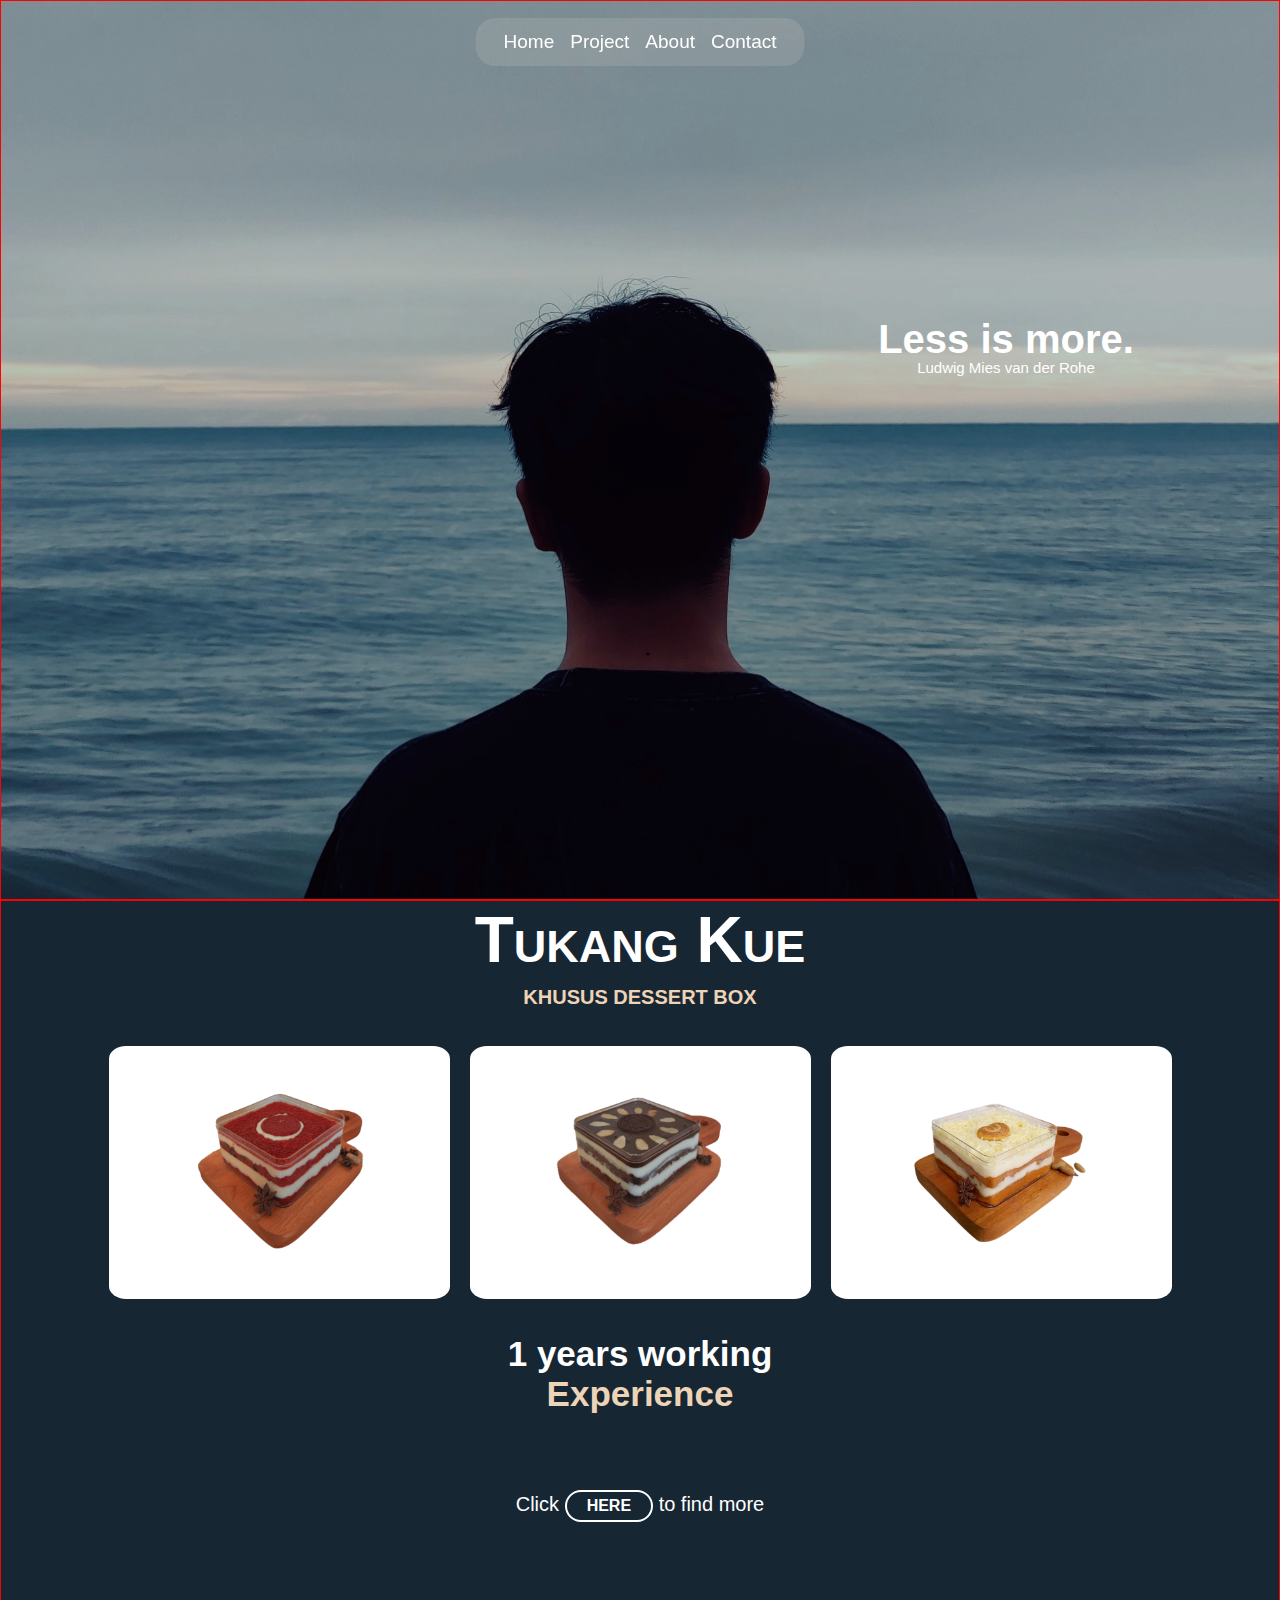
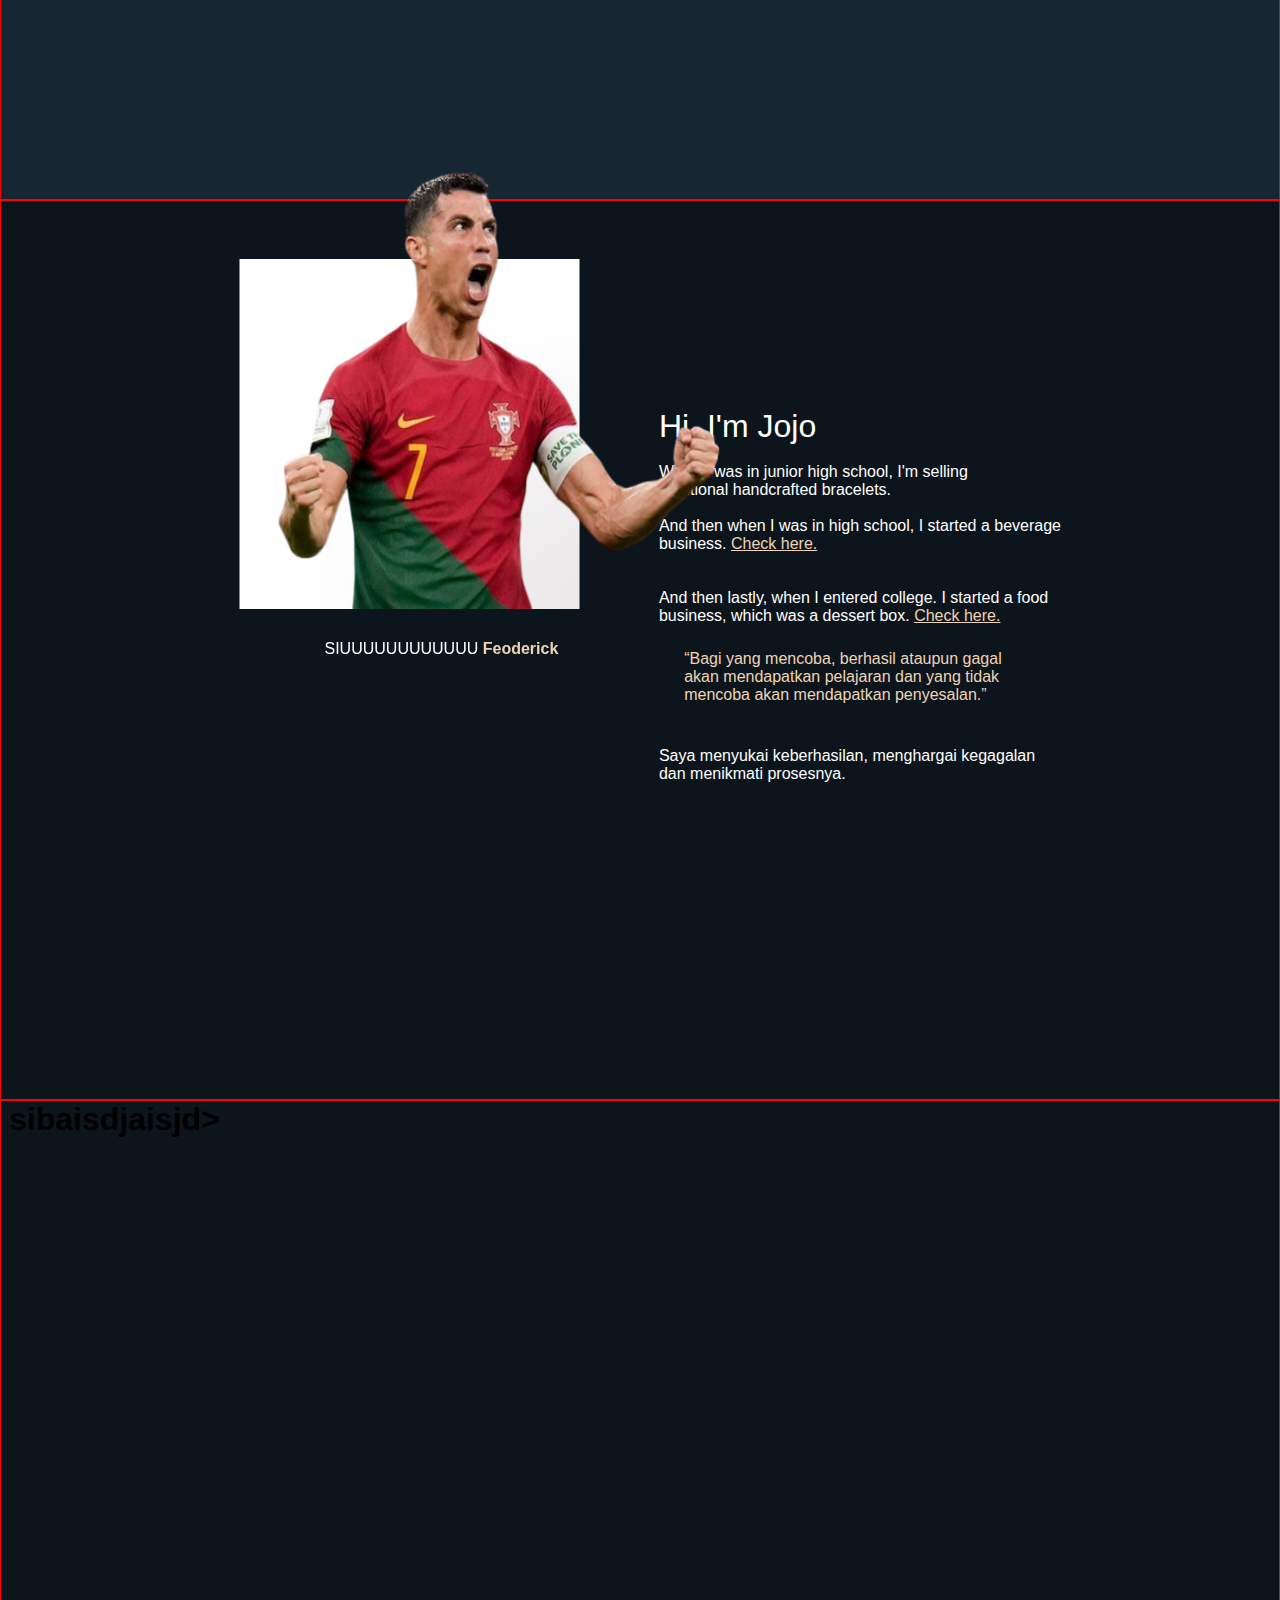
==== index.html @ 02dcf789 "ninthcommit" ====
<!DOCTYPE html>
<html lang="en">
<head>
    <meta charset="UTF-8">
    <meta http-equiv="X-UA-Compatible" content="IE=edge">
    <meta name="viewport" content="width=device-width, initial-scale=1.0">
    <link href="https://api.fontshare.com/v2/css?f[]=montserrat@500,900,700,600&display=swap" rel="stylesheet">
    <link rel="stylesheet" href="style.css">
    <title>Document</title>
</head>
<body>
    <section id="s1" class="s1 container">
                <div class="menu">
                        <ul>
                            <li><a href="#s1">Home</a></li>
                            <li><a href="#s2">Project</a></li>
                            <li><a href="#s3">About</a></li>
                            <li><a href="#s4">Contact</a></li>
                        </ul>
                </div>
            
            <div class="quote">
                <h1>Less is more.</h1>
                <h2><a href=https://thearchinsider.com/mies-van-der-rohe-the-father-of-minimalism target="_blank">Ludwig Mies van der Rohe</a></h2>
            </div>
    </section>

       
    <section id="s2" class="s2 container">
            <div class="head2">
                <h1>Tukang Kue</h1>
                <h2>Khusus Dessert Box</h2>
            </div>
                    <div class="konten2">
                        <!-- <img class="logofederi" src="images/Desain Sticker Federi Cup.png" height="88px" width="85px"> -->
                        <img src="images/1.png" height="253px" width="341px">
                        <img src="images/2.png" height="253px" width="341px">
                        <img src="images/3.png" height="253px" width="341px">
                    </div>
                            <div class="bottom2">
                                <h4 id="letter1">1 years working <span class="highlight1"><br>Experience</span></h4>
                                <!-- <h4 id="letter2">On my own <span class="highlight2"><br>Business</span></h4> -->
                            </div>
                                    <div class="footer2">
                                        <p>Click <a href="https://www.instagram.com/federi_dessert/" target="_blank"><button class="here"><span class="here2">HERE</span></button></a> to find more</p>
                                    </div>
    </section>







    <section id="s3" class="s3 container">
        
            <div class="txt3 ">
                <h1>Hi. I'm <strong>Jojo</strong></h1><br>
                <div class="para3">
                        <p>When I was in junior high school, I'm selling 
                        <br>traditional handcrafted bracelets.<br> 
                        <br>And then when I was in high school, I started a beverage 
                        <br>business. <a href="https://www.google.com/search?q=meme&source=lnms&tbm=isch&sa=X&ved=2ahUKEwjanbe6jpP_AhWp2DgGHUpuDGAQ_AUoAXoECAEQAw&biw=1366&bih=657&dpr=1"><span class="check1">Check here.</span></p><br></a>
                        <br>And then lastly, when I entered college. I started a food 
                        <br>business, which was a dessert box. <a href="" target="_blank"><span class="check2">Check here.</span><br></a></p>
                </div>
                <div class="quote3">
                        <P>“Bagi yang mencoba, berhasil ataupun gagal 
                        <br>akan mendapatkan pelajaran dan yang tidak <br>mencoba akan mendapatkan penyesalan.”</P><br>
                </div>
                <div class="footer3">
                        <p>Saya menyukai keberhasilan, menghargai kegagalan 
                        <br>dan menikmati prosesnya.</p>
                </div>
            </div>
                <div class="konten3">
                    <img class="bg3" src="images/Background-Putih.jpg" height="350px" width="340px">
                    <img class="icon3" src="images/cristiano-ronaldo-po_8173acd-removebg-preview.png" height="450px" width="450px">
                </div>
                <div class="name3">
                    <p>SIUUUUUUUUUUUU <span class="sname3"><strong>Feoderick</strong></span></p>
                </div>
    </section>



    <section id="s4" class="s4 container">
        <h1>sibaisdjaisjd></h1> 
    </section>

    <section id="s5" class="s5 container">
        <h1>sibaisdjaisjd></h1>
            
    </section>
</body>
</html>



 <!-- <div class="quote">
                            <li>Less is more.</li>
                            <li><a href=https://thearchinsider.com/mies-van-der-rohe-the-father-of-minimalism target="_blank">Ludwig Mies van der Rohe</a></li>
                        </div>          -->

































































<!-- <!DOCTYPE html>
<html lang="en">
    <head>
        <meta charset="UTF-8">
        <meta http-equiv="X-UA-Compatible" content="IE=edge">
        <meta name="viewport" content="width=device-width, initial-scale=1.0">
        <link rel="stylesheet" href="https://cdnjs.cloudflare.com/ajax/libs/font-awesome/6.4.0/css/all.min.css" 
        integrity="sha512-iecdLmaskl7CVkqkXNQ/ZH/XLlvWZOJyj7Yy7tcenmpD1ypASozpmT/E0iPtmFIB46ZmdtAc9eNBvH0H/ZpiBw==" 
        crossorigin="anonymous" referrerpolicy="no-referrer" />
        <link rel="stylesheet" href="style.css">
        <title>Document</title>
    </head>
     <body>
        <section class="s0">
        <div class="navbar">
         <div class="logo"><a href="#">JF</a></div>
            <ul class="links">
                <li><a href="#project">Project</a></li>
                <li><a href="#photos">Photos</a></li>
                <li><a href="#about">About</a></li>
                <li><a href="#contact">Contact</a></li>
            </ul>
                
            </div>
            <div class="quote">
                    <li id="q1">Less is more.</li>
                    <li id="q2"><a href=https://thearchinsider.com/mies-van-der-rohe-the-father-of-minimalism target="_blank">Ludwig Mies van der Rohe</a></li>
            </div>
        </section>
        
        <section class="s1">
            <h2>TUKANG KUE</h2>
            <h3>Khusus dessert Box</h3>
            <img src="" alt="">
            <h4>1 Years Working experience</h4>
            <h4>My own Business</h4>
            <img src="" alt="">
            <h5>Click HERE to find more</h5>
        </section>


      
     </body>
</html> -->
---- style.css ----
*{
    margin: 0;
    padding: 0;
    font-family: 'Montserrat', sans-serif;
}

body{
    margin: 0;
    padding: 0;
    overflow-x: hidden;
}

html{
    scroll-behavior: smooth;
}

/* SECTION BACKGROUND */

#s1{
    height: 100vh;
    background: linear-gradient(to top, rgba(0, 0, 0, 0.123)10%, rgba(0,0,0,0.123)10%), url(images/final.jpg);
    background-position: center;
    background-size: cover;
    box-sizing: border-box;
}

#s2{
    height: 100vh;
    background: #172633;
    box-sizing: border-box;
}

#s3{
    height: 100vh;
    background: #0D151C;
    box-sizing: border-box;
}

#s4{
    height: 100vh;
    background: #0D151C;
    box-sizing: border-box;
}

#s5{
    height: 100vh;
    background: #000000;
    box-sizing: border-box;
}

.container{
    widows: 100px;
    margin-right: auto;
    margin-left: auto;
    padding-left: 0.5rem;
    padding-right: 0.5rem;
    border: 1px solid red;
}

/* S1 CONTENT */

.main{

}


.menu{
    background-color: #bdbdbd41;
    padding: 5px 20px;
    border-radius: 20px;
    position: fixed;
    top: 2%;
    z-index: 3;
    left: 50%;
    transform: translate(-50%,0%);
}


ul{
    display: flex;
    align-items: center;
    justify-content: center;
} 

ul li{
    font-weight: lighter;
    list-style: none;
    margin: 8px;
    font-size: 19px; 
}

ul li a{
    text-decoration: none;
    color: #ffffff;
    transition: 0.3s ease-in-out;
}

ul li a:hover{
    color: #EDD4B6;
}

.quote{
    position: relative;
    color: #ffffff;
    margin-left: 58%;
    margin-top: 25%;
    text-align: center;
}

.quote h1{
    font-size: 40px;
}

.quote h2{
    margin-top: -2%;
}

.quote a{
    font-size: 15px;
    font-weight: 400;
    text-decoration: none;
    color: #ffffff;
    transition: 0.3s ease-in-out;
}

.quote a:hover{
    color: #EDD4B6;
}



/* S2 CONTENT */

.konten2{
    margin-top: 2%;
    display: flex;
    align-items: center;
    justify-content: center;
}

#s2 img{
    margin: 10px;
    border-radius: 5%;
}


.head2{
    color: #ffffff;
    text-align: center;
}

.head2 h1{
    font-style: normal;
    font-weight: 900;
    font-size: 64px;
    line-height: 78px;
    text-align: center;
    font-variant: small-caps;
}

.head2 h2{
    color: #EDD4B6;
    font-size: medium;
    font-style: normal;
    font-variant: all-small-caps;
    font-weight: 600;
    font-size: 28px;
}

.logofederi{
    position: absolute;
    width: 88px;
    height: 85px;
    top: 123%;
    left: 46%;
}

.bottom2{
    color: #ffffff;
    font-size: 35px;
    margin-top: 2%;
    text-align: center;
}

.highlight1{
    color: #EDD4B6;
}

.highlight2{
    color: #EDD4B6;
}

.footer2{
    color: #ffffff;
    font-size: 20px;
    margin-top: 6%;
    /* right: 14.5%; */
    text-align: center;
}


.here {
    background-color: #172633;
    color: #ffffff;
    padding: 5px 20px;
    border: 2px solid #ffffff;
    border-radius: 20px;
    font-size: 16px;
    font-weight: bolder;
    cursor: pointer;
    transition: 0.3s ease-in-out;
  }
  
  .here:hover {
    background-color:#EDD4B6 ;
    color: #0D151C;
  }



  /* S3 CONTENT */

  .txt3{
    color: #ffffff;
    position: relative;
    top: 23%;
    left: 51.5%;
  }

  .txt3 h1{
    font-weight: lighter;
  }

  .para3 p{
    font-size: 16px;
  }

  .quote3{
    font-size: 16px;
    color: #EDD4B6;
    margin: 2%;
  }

  .footer3{
    font-size: 16px;
  }

  .konten3{
    position: relative;
    top: -46.5%;
    z-index: 3;
    left: 25%;
    transform: translate(-25%,0%);
  }

  .bg3{
    position: relative;
    top: -31.5%;
    z-index: 3;
    left: 25%;
    transform: translate(-25%,0%);
  }

  .icon3{
    position: relative;
    top: -31.5%;
    z-index: 3;
    left: -6%;
    transform: translate(-1%,0%);
  }

  .name3{
    color: #ffffff;
    position: relative;
    top: -43.5%;
    z-index: 3;
    left: 26%;
    transform: translate(-1%,0%);
  }

  .sname3{
    color: #EDD4B6;
    font-weight: bolder;
  }
  
  .check1{
    color: #EDD4B6;
    text-decoration: underline;
    cursor: grab;
  }

  .check2{
    color:#EDD4B6 ;
    text-decoration: underline;
  }













/* XS */
  @media (min-width: 475px) {}

/* S */
  @media (min-width: 640px) {}

/* M */
  @media (min-width: 768px) {}

/* L */
  @media (min-width: 1024px) {}

/* XL */
  @media (min-width: 1280px) {}

/* XXL */
  @media (min-width: 1536px) {}













/* .quote{
    position: relative;
    color: #ffffff;
    margin-left: 58%;
    margin-top: 25%;
    text-align: center;
}

.quote h1{
    font-size: 40px;
}

.quote h2{
    margin-top: -2%;
} */
















/* @media only screen and (max-width: 600px){
    .main{
        background: url();
    }
} */







/* *{  
    font-family: 'Segoe UI', Tahoma, Geneva, Verdana, sans-serif;
}

body{
    margin: 0;
    height: 100vh;
    overflow-y: scroll;
    background-color: #D9D9D9;
    background-image: url(final.jpg);
    background-size: cover;
    background-position: center;
    background-repeat: no-repeat;
}


a{
    text-decoration: none;
    color: #ffff;
    font-size: 1rem;
}


a:hover{
    color: rgb(5, 0, 51);
}


.navbar{
    position: fixed;
    top: 10px;
    z-index: 3;
    width: 60%;
}


.links{
    gap: 1rem;
    list-style: none;
    display: flex;
    text-align: center;
    justify-content: right;
}


.quote{
    color: #ffff;
    position: absolute;
    width: 317px;
    height: 66.51px;
    left: 853px;
    top: 360px;
    list-style: none;
}

#q1{
    font-style: normal;
    font-weight: 900;
    font-size: 40px;
    line-height: 49px;
    text-align: center;
}

#q2{
    font-weight: 500;
    font-size: 16px;
    line-height: 20px;
    text-align: center;
}

/* SECTION 1 */

/* #section1{

    background-color: #172633;
    color: #ffff;
} */

















/* RESPONSIVE DESIGN */

/* @media(max-width: 992px){
    .navbar .links,
    .navbar .action_btn{
        display: none;
    }
}  */
---- style.css ----
*{
    margin: 0;
    padding: 0;
    font-family: 'Montserrat', sans-serif;
}

body{
    margin: 0;
    padding: 0;
    overflow-x: hidden;
}

html{
    scroll-behavior: smooth;
}

/* SECTION BACKGROUND */

#s1{
    height: 100vh;
    background: linear-gradient(to top, rgba(0, 0, 0, 0.123)10%, rgba(0,0,0,0.123)10%), url(images/final.jpg);
    background-position: center;
    background-size: cover;
    box-sizing: border-box;
}

#s2{
    height: 100vh;
    background: #172633;
    box-sizing: border-box;
}

#s3{
    height: 100vh;
    background: #0D151C;
    box-sizing: border-box;
}

#s4{
    height: 100vh;
    background: #0D151C;
    box-sizing: border-box;
}

#s5{
    height: 100vh;
    background: #000000;
    box-sizing: border-box;
}

.container{
    widows: 100px;
    margin-right: auto;
    margin-left: auto;
    padding-left: 0.5rem;
    padding-right: 0.5rem;
    border: 1px solid red;
}

/* S1 CONTENT */

.main{

}


.menu{
    background-color: #bdbdbd41;
    padding: 5px 20px;
    border-radius: 20px;
    position: fixed;
    top: 2%;
    z-index: 3;
    left: 50%;
    transform: translate(-50%,0%);
}


ul{
    display: flex;
    align-items: center;
    justify-content: center;
} 

ul li{
    font-weight: lighter;
    list-style: none;
    margin: 8px;
    font-size: 19px; 
}

ul li a{
    text-decoration: none;
    color: #ffffff;
    transition: 0.3s ease-in-out;
}

ul li a:hover{
    color: #EDD4B6;
}

.quote{
    position: relative;
    color: #ffffff;
    margin-left: 58%;
    margin-top: 25%;
    text-align: center;
}

.quote h1{
    font-size: 40px;
}

.quote h2{
    margin-top: -2%;
}

.quote a{
    font-size: 15px;
    font-weight: 400;
    text-decoration: none;
    color: #ffffff;
    transition: 0.3s ease-in-out;
}

.quote a:hover{
    color: #EDD4B6;
}



/* S2 CONTENT */

.konten2{
    margin-top: 2%;
    display: flex;
    align-items: center;
    justify-content: center;
}

#s2 img{
    margin: 10px;
    border-radius: 5%;
}


.head2{
    color: #ffffff;
    text-align: center;
}

.head2 h1{
    font-style: normal;
    font-weight: 900;
    font-size: 64px;
    line-height: 78px;
    text-align: center;
    font-variant: small-caps;
}

.head2 h2{
    color: #EDD4B6;
    font-size: medium;
    font-style: normal;
    font-variant: all-small-caps;
    font-weight: 600;
    font-size: 28px;
}

.logofederi{
    position: absolute;
    width: 88px;
    height: 85px;
    top: 123%;
    left: 46%;
}

.bottom2{
    color: #ffffff;
    font-size: 35px;
    margin-top: 2%;
    text-align: center;
}

.highlight1{
    color: #EDD4B6;
}

.highlight2{
    color: #EDD4B6;
}

.footer2{
    color: #ffffff;
    font-size: 20px;
    margin-top: 6%;
    /* right: 14.5%; */
    text-align: center;
}


.here {
    background-color: #172633;
    color: #ffffff;
    padding: 5px 20px;
    border: 2px solid #ffffff;
    border-radius: 20px;
    font-size: 16px;
    font-weight: bolder;
    cursor: pointer;
    transition: 0.3s ease-in-out;
  }
  
  .here:hover {
    background-color:#EDD4B6 ;
    color: #0D151C;
  }



  /* S3 CONTENT */

  .txt3{
    color: #ffffff;
    position: relative;
    top: 23%;
    left: 51.5%;
  }

  .txt3 h1{
    font-weight: lighter;
  }

  .para3 p{
    font-size: 16px;
  }

  .quote3{
    font-size: 16px;
    color: #EDD4B6;
    margin: 2%;
  }

  .footer3{
    font-size: 16px;
  }

  .konten3{
    position: relative;
    top: -46.5%;
    z-index: 3;
    left: 25%;
    transform: translate(-25%,0%);
  }

  .bg3{
    position: relative;
    top: -31.5%;
    z-index: 3;
    left: 25%;
    transform: translate(-25%,0%);
  }

  .icon3{
    position: relative;
    top: -31.5%;
    z-index: 3;
    left: -6%;
    transform: translate(-1%,0%);
  }

  .name3{
    color: #ffffff;
    position: relative;
    top: -43.5%;
    z-index: 3;
    left: 26%;
    transform: translate(-1%,0%);
  }

  .sname3{
    color: #EDD4B6;
    font-weight: bolder;
  }
  
  .check1{
    color: #EDD4B6;
    text-decoration: underline;
    cursor: grab;
  }

  .check2{
    color:#EDD4B6 ;
    text-decoration: underline;
  }













/* XS */
  @media (min-width: 475px) {}

/* S */
  @media (min-width: 640px) {}

/* M */
  @media (min-width: 768px) {}

/* L */
  @media (min-width: 1024px) {}

/* XL */
  @media (min-width: 1280px) {}

/* XXL */
  @media (min-width: 1536px) {}













/* .quote{
    position: relative;
    color: #ffffff;
    margin-left: 58%;
    margin-top: 25%;
    text-align: center;
}

.quote h1{
    font-size: 40px;
}

.quote h2{
    margin-top: -2%;
} */
















/* @media only screen and (max-width: 600px){
    .main{
        background: url();
    }
} */







/* *{  
    font-family: 'Segoe UI', Tahoma, Geneva, Verdana, sans-serif;
}

body{
    margin: 0;
    height: 100vh;
    overflow-y: scroll;
    background-color: #D9D9D9;
    background-image: url(final.jpg);
    background-size: cover;
    background-position: center;
    background-repeat: no-repeat;
}


a{
    text-decoration: none;
    color: #ffff;
    font-size: 1rem;
}


a:hover{
    color: rgb(5, 0, 51);
}


.navbar{
    position: fixed;
    top: 10px;
    z-index: 3;
    width: 60%;
}


.links{
    gap: 1rem;
    list-style: none;
    display: flex;
    text-align: center;
    justify-content: right;
}


.quote{
    color: #ffff;
    position: absolute;
    width: 317px;
    height: 66.51px;
    left: 853px;
    top: 360px;
    list-style: none;
}

#q1{
    font-style: normal;
    font-weight: 900;
    font-size: 40px;
    line-height: 49px;
    text-align: center;
}

#q2{
    font-weight: 500;
    font-size: 16px;
    line-height: 20px;
    text-align: center;
}

/* SECTION 1 */

/* #section1{

    background-color: #172633;
    color: #ffff;
} */

















/* RESPONSIVE DESIGN */

/* @media(max-width: 992px){
    .navbar .links,
    .navbar .action_btn{
        display: none;
    }
}  */
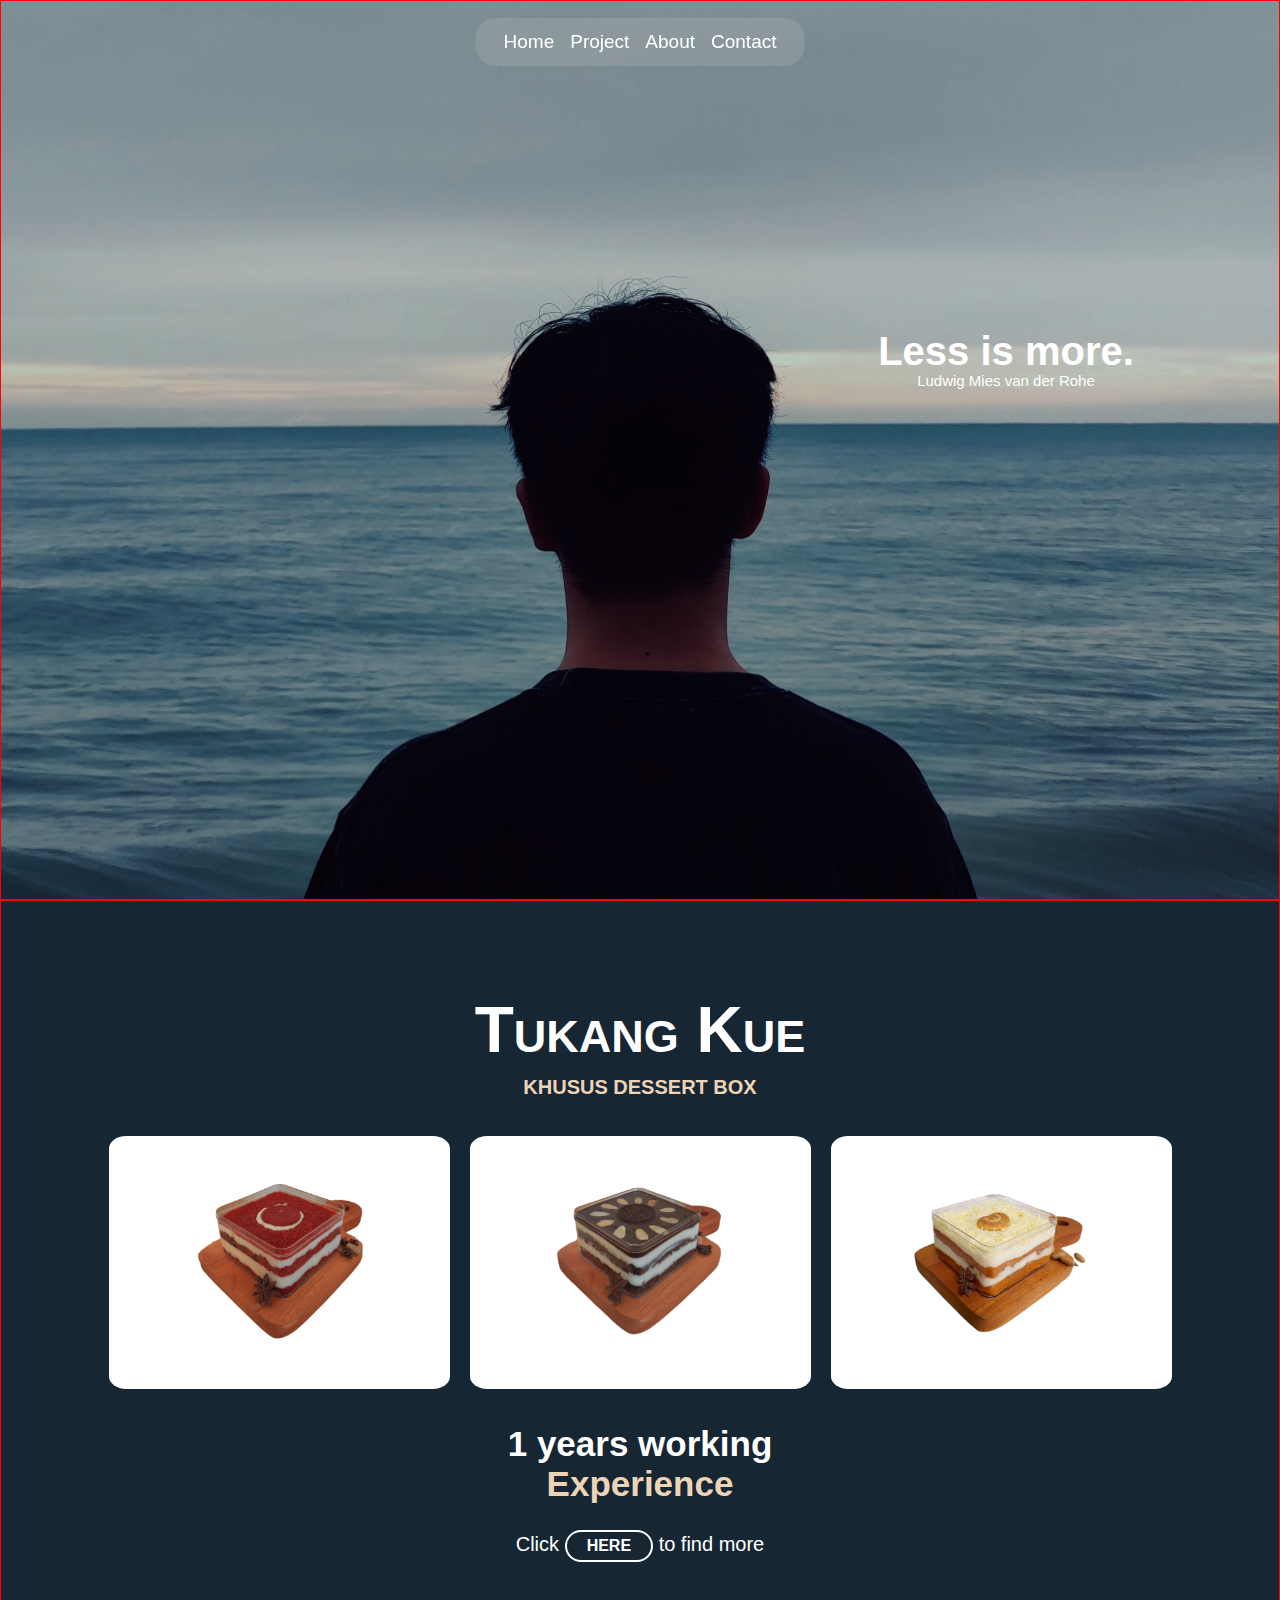
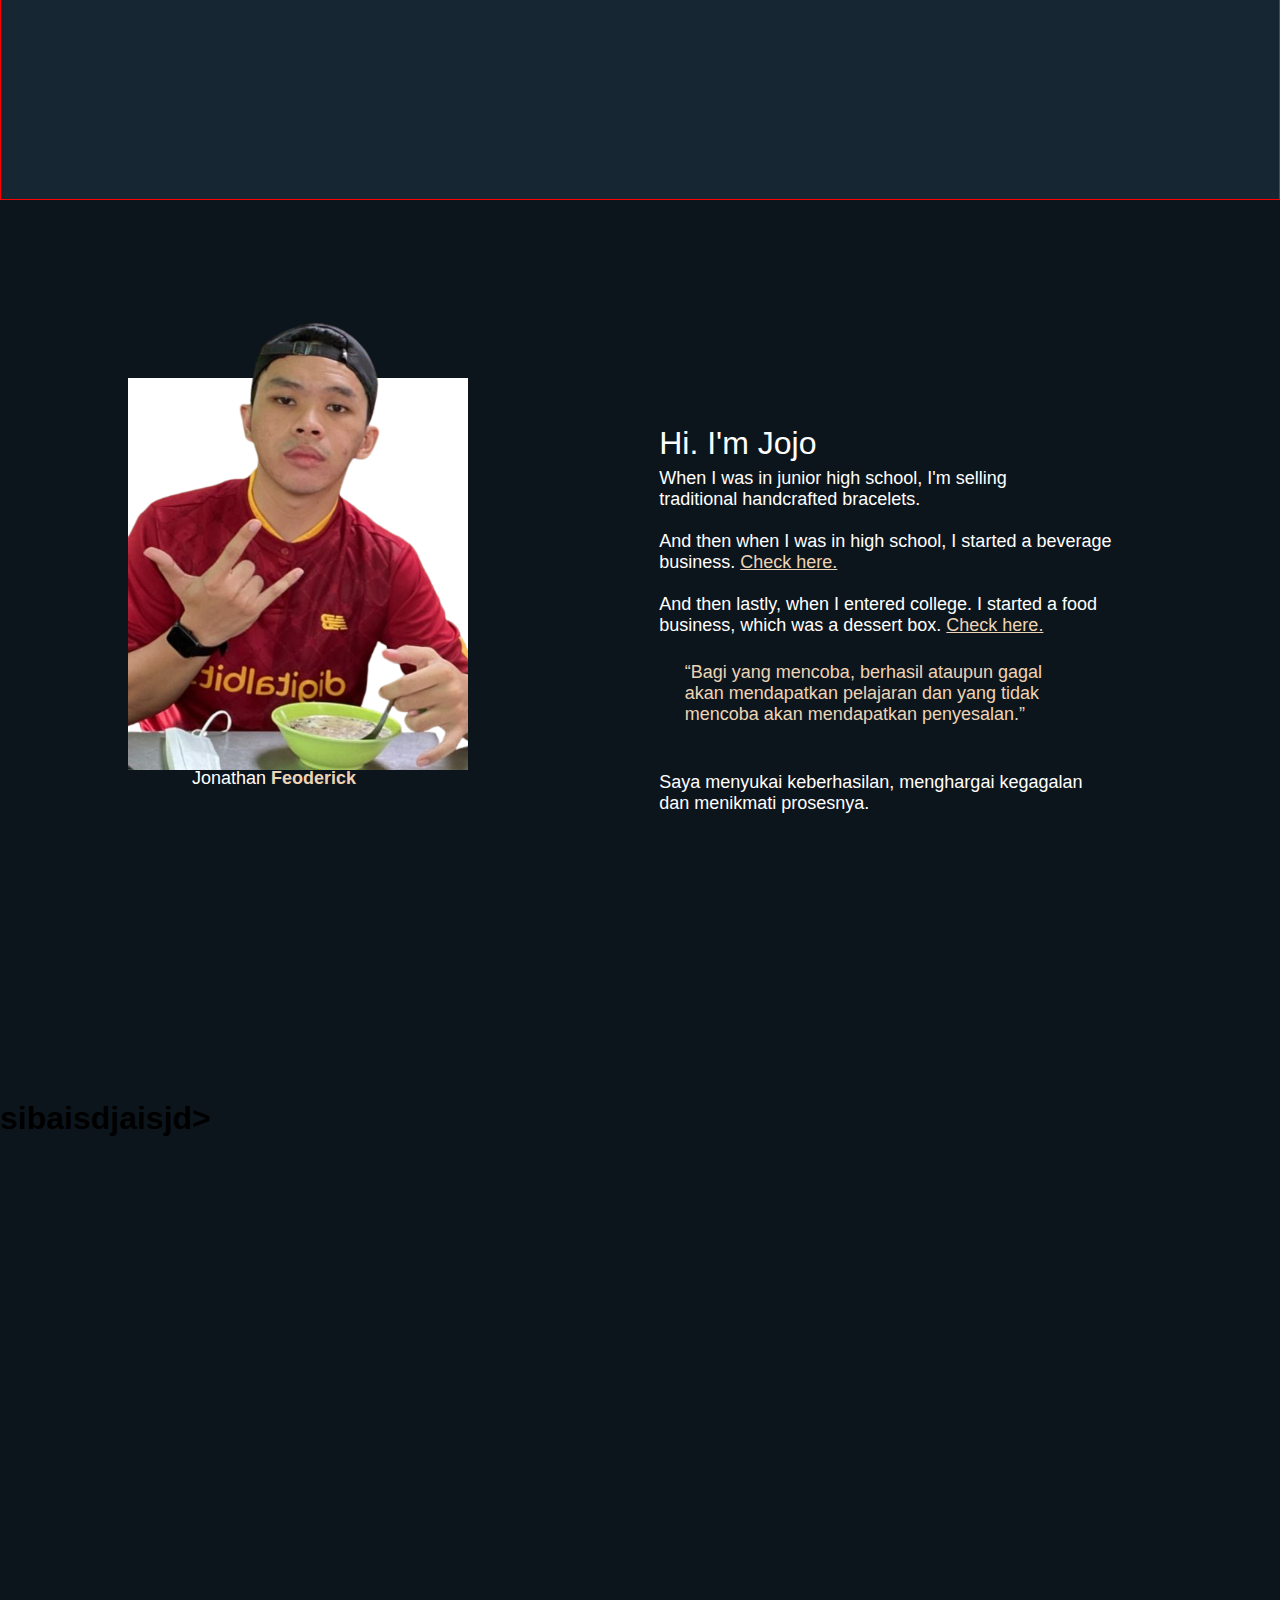
==== commit b0f1a2f8: "tenthcommit" ====
--- a/index.html
+++ b/index.html
@@ -5,6 +5,7 @@
     <meta http-equiv="X-UA-Compatible" content="IE=edge">
     <meta name="viewport" content="width=device-width, initial-scale=1.0">
     <link href="https://api.fontshare.com/v2/css?f[]=montserrat@500,900,700,600&display=swap" rel="stylesheet">
+    <link href="https://api.fontshare.com/v2/css?f[]=melodrama@700,500&display=swap" rel="stylesheet">
     <link rel="stylesheet" href="style.css">
     <title>Document</title>
 </head>
@@ -27,68 +28,69 @@
 
        
     <section id="s2" class="s2 container">
-            <div class="head2">
-                <h1>Tukang Kue</h1>
-                <h2>Khusus Dessert Box</h2>
-            </div>
-                    <div class="konten2">
-                        <!-- <img class="logofederi" src="images/Desain Sticker Federi Cup.png" height="88px" width="85px"> -->
-                        <img src="images/1.png" height="253px" width="341px">
-                        <img src="images/2.png" height="253px" width="341px">
-                        <img src="images/3.png" height="253px" width="341px">
-                    </div>
-                            <div class="bottom2">
-                                <h4 id="letter1">1 years working <span class="highlight1"><br>Experience</span></h4>
-                                <!-- <h4 id="letter2">On my own <span class="highlight2"><br>Business</span></h4> -->
-                            </div>
+            <div class="isi2">
+                <div class="head2">
+                    <h1>Tukang Kue</h1>
+                    <h2>Khusus Dessert Box</h2>
+                </div>
+                        <div class="konten2">
+                            <!-- <img class="logofederi" src="images/Desain Sticker Federi Cup.png" height="88px" width="85px"> -->
+                            <img src="images/1.png" height="253px" width="341px">
+                            <img src="images/2.png" height="253px" width="341px">
+                            <img src="images/3.png" height="253px" width="341px">
+                        </div>
+            
+                                <div class="bottom2">
+                                    <h4 id="letter1">1 years working <span class="highlight1"><br>Experience</span></h4>
+                                    <!-- <h4 id="letter2">On my own <span class="highlight2"><br>Business</span></h4> -->
+                                </div>
                                     <div class="footer2">
                                         <p>Click <a href="https://www.instagram.com/federi_dessert/" target="_blank"><button class="here"><span class="here2">HERE</span></button></a> to find more</p>
                                     </div>
-    </section>
-
-
-
-
-
-
-
-    <section id="s3" class="s3 container">
-        
-            <div class="txt3 ">
-                <h1>Hi. I'm <strong>Jojo</strong></h1><br>
-                <div class="para3">
-                        <p>When I was in junior high school, I'm selling 
-                        <br>traditional handcrafted bracelets.<br> 
-                        <br>And then when I was in high school, I started a beverage 
-                        <br>business. <a href="https://www.google.com/search?q=meme&source=lnms&tbm=isch&sa=X&ved=2ahUKEwjanbe6jpP_AhWp2DgGHUpuDGAQ_AUoAXoECAEQAw&biw=1366&bih=657&dpr=1"><span class="check1">Check here.</span></p><br></a>
-                        <br>And then lastly, when I entered college. I started a food 
-                        <br>business, which was a dessert box. <a href="" target="_blank"><span class="check2">Check here.</span><br></a></p>
-                </div>
-                <div class="quote3">
-                        <P>“Bagi yang mencoba, berhasil ataupun gagal 
-                        <br>akan mendapatkan pelajaran dan yang tidak <br>mencoba akan mendapatkan penyesalan.”</P><br>
-                </div>
-                <div class="footer3">
-                        <p>Saya menyukai keberhasilan, menghargai kegagalan 
-                        <br>dan menikmati prosesnya.</p>
-                </div>
-            </div>
-                <div class="konten3">
-                    <img class="bg3" src="images/Background-Putih.jpg" height="350px" width="340px">
-                    <img class="icon3" src="images/cristiano-ronaldo-po_8173acd-removebg-preview.png" height="450px" width="450px">
-                </div>
-                <div class="name3">
-                    <p>SIUUUUUUUUUUUU <span class="sname3"><strong>Feoderick</strong></span></p>
-                </div>
-    </section>
-
-
-
-    <section id="s4" class="s4 container">
+            </div>
+            
+    </section>
+
+
+
+
+
+
+
+    <section id="s3" class="s3container">
+                    <img class="bg3" src="images/icon.png" height="510px" width="340px">
+                        <div class="txt3 ">
+                            <h1>Hi. I'm <strong>Jojo</strong></h1>
+                            <div class="para3">
+                                    <p>When I was in junior high school, I'm selling 
+                                    <br>traditional handcrafted bracelets.<br> 
+                                    <br>And then when I was in high school, I started a beverage 
+                                    <br>business. <a href="https://www.instagram.com/kohi.desu/" target="_blank"><span class="check1">Check here.</span><br></a>
+                                    <br>And then lastly, when I entered college. I started a food 
+                                    <br>business, which was a dessert box. <a href="https://www.instagram.com/federi_dessert/" target="_blank"><span class="check2">Check here.</span><br></a></p>
+                            </div>
+                            <div class="quote3">
+                                    <P>“Bagi yang mencoba, berhasil ataupun gagal 
+                                    <br>akan mendapatkan pelajaran dan yang tidak <br>mencoba akan mendapatkan penyesalan.”</P><br>
+                            </div>
+                            <div class="footer3">
+                                    <p>Saya menyukai keberhasilan, menghargai kegagalan 
+                                    <br>dan menikmati prosesnya.</p>
+                            </div>
+                        </div>
+                            
+                            <div class="name3">
+                                <p>Jonathan <span class="sname3"><strong>Feoderick</strong></span></p>
+                            </div>
+    </section>
+
+
+
+    <section id="s4" class="s4container">
         <h1>sibaisdjaisjd></h1> 
     </section>
 
-    <section id="s5" class="s5 container">
+    <section id="s5" class="s5container">
         <h1>sibaisdjaisjd></h1>
             
     </section>
--- a/style.css
+++ b/style.css
@@ -103,7 +103,7 @@
     position: relative;
     color: #ffffff;
     margin-left: 58%;
-    margin-top: 25%;
+    margin-top: 26%;
     text-align: center;
 }
 
@@ -143,6 +143,10 @@
     border-radius: 5%;
 }
 
+.isi2{
+    position: relative;
+    top: 10%; 
+}
 
 .head2{
     color: #ffffff;
@@ -167,13 +171,13 @@
     font-size: 28px;
 }
 
-.logofederi{
+/* .logofederi{
     position: absolute;
     width: 88px;
     height: 85px;
     top: 123%;
     left: 46%;
-}
+} */
 
 .bottom2{
     color: #ffffff;
@@ -193,8 +197,7 @@
 .footer2{
     color: #ffffff;
     font-size: 20px;
-    margin-top: 6%;
-    /* right: 14.5%; */
+    padding-top: 2%;
     text-align: center;
 }
 
@@ -223,59 +226,45 @@
   .txt3{
     color: #ffffff;
     position: relative;
-    top: 23%;
+    top: 25%;
     left: 51.5%;
   }
 
   .txt3 h1{
+    margin-bottom: 0.5%;
     font-weight: lighter;
+    font-size: xx-large;
   }
 
   .para3 p{
-    font-size: 16px;
+    font-size: 18px;
   }
 
   .quote3{
-    font-size: 16px;
+    font-size: 18px;
     color: #EDD4B6;
     margin: 2%;
+    text-align: left;
   }
 
   .footer3{
-    font-size: 16px;
-  }
-
-  .konten3{
-    position: relative;
-    top: -46.5%;
-    z-index: 3;
-    left: 25%;
-    transform: translate(-25%,0%);
-  }
-
-  .bg3{
-    position: relative;
-    top: -31.5%;
-    z-index: 3;
-    left: 25%;
-    transform: translate(-25%,0%);
-  }
-
-  .icon3{
-    position: relative;
-    top: -31.5%;
-    z-index: 3;
-    left: -6%;
-    transform: translate(-1%,0%);
+    font-size: 18px;
+  }
+
+
+.bg3{
+    position: absolute;
+    padding-left: 10%;
+    padding-top: 4.7%;
   }
 
   .name3{
     color: #ffffff;
-    position: relative;
-    top: -43.5%;
-    z-index: 3;
-    left: 26%;
-    transform: translate(-1%,0%);
+    font-size: large;
+    position: absolute;
+    padding-left: 15%;
+    padding-top: 14%;
+    /* align-items: center; */
   }
 
   .sname3{
@@ -286,7 +275,6 @@
   .check1{
     color: #EDD4B6;
     text-decoration: underline;
-    cursor: grab;
   }
 
   .check2{
@@ -294,7 +282,7 @@
     text-decoration: underline;
   }
 
-
+  
 
 
 
--- a/style.css
+++ b/style.css
@@ -103,7 +103,7 @@
     position: relative;
     color: #ffffff;
     margin-left: 58%;
-    margin-top: 25%;
+    margin-top: 26%;
     text-align: center;
 }
 
@@ -143,6 +143,10 @@
     border-radius: 5%;
 }
 
+.isi2{
+    position: relative;
+    top: 10%; 
+}
 
 .head2{
     color: #ffffff;
@@ -167,13 +171,13 @@
     font-size: 28px;
 }
 
-.logofederi{
+/* .logofederi{
     position: absolute;
     width: 88px;
     height: 85px;
     top: 123%;
     left: 46%;
-}
+} */
 
 .bottom2{
     color: #ffffff;
@@ -193,8 +197,7 @@
 .footer2{
     color: #ffffff;
     font-size: 20px;
-    margin-top: 6%;
-    /* right: 14.5%; */
+    padding-top: 2%;
     text-align: center;
 }
 
@@ -223,59 +226,45 @@
   .txt3{
     color: #ffffff;
     position: relative;
-    top: 23%;
+    top: 25%;
     left: 51.5%;
   }
 
   .txt3 h1{
+    margin-bottom: 0.5%;
     font-weight: lighter;
+    font-size: xx-large;
   }
 
   .para3 p{
-    font-size: 16px;
+    font-size: 18px;
   }
 
   .quote3{
-    font-size: 16px;
+    font-size: 18px;
     color: #EDD4B6;
     margin: 2%;
+    text-align: left;
   }
 
   .footer3{
-    font-size: 16px;
-  }
-
-  .konten3{
-    position: relative;
-    top: -46.5%;
-    z-index: 3;
-    left: 25%;
-    transform: translate(-25%,0%);
-  }
-
-  .bg3{
-    position: relative;
-    top: -31.5%;
-    z-index: 3;
-    left: 25%;
-    transform: translate(-25%,0%);
-  }
-
-  .icon3{
-    position: relative;
-    top: -31.5%;
-    z-index: 3;
-    left: -6%;
-    transform: translate(-1%,0%);
+    font-size: 18px;
+  }
+
+
+.bg3{
+    position: absolute;
+    padding-left: 10%;
+    padding-top: 4.7%;
   }
 
   .name3{
     color: #ffffff;
-    position: relative;
-    top: -43.5%;
-    z-index: 3;
-    left: 26%;
-    transform: translate(-1%,0%);
+    font-size: large;
+    position: absolute;
+    padding-left: 15%;
+    padding-top: 14%;
+    /* align-items: center; */
   }
 
   .sname3{
@@ -286,7 +275,6 @@
   .check1{
     color: #EDD4B6;
     text-decoration: underline;
-    cursor: grab;
   }
 
   .check2{
@@ -294,7 +282,7 @@
     text-decoration: underline;
   }
 
-
+  
 
 
 
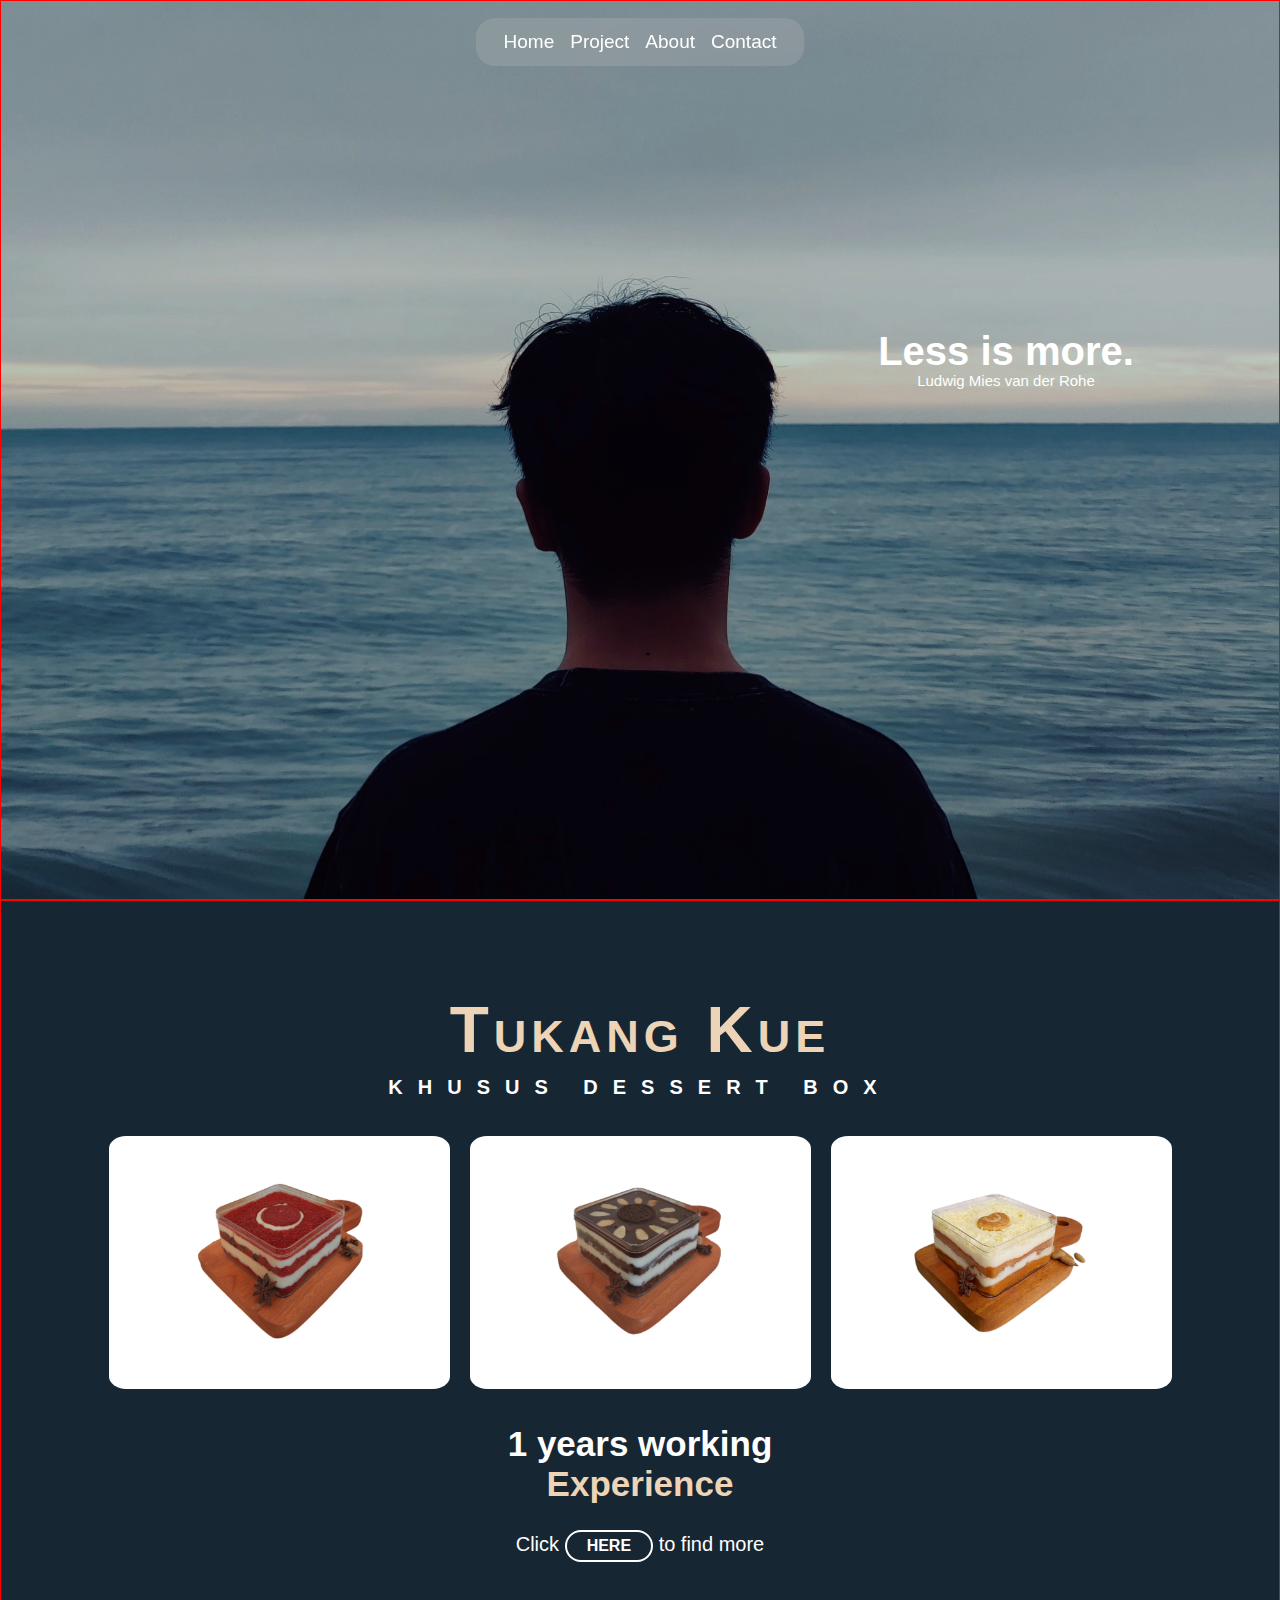
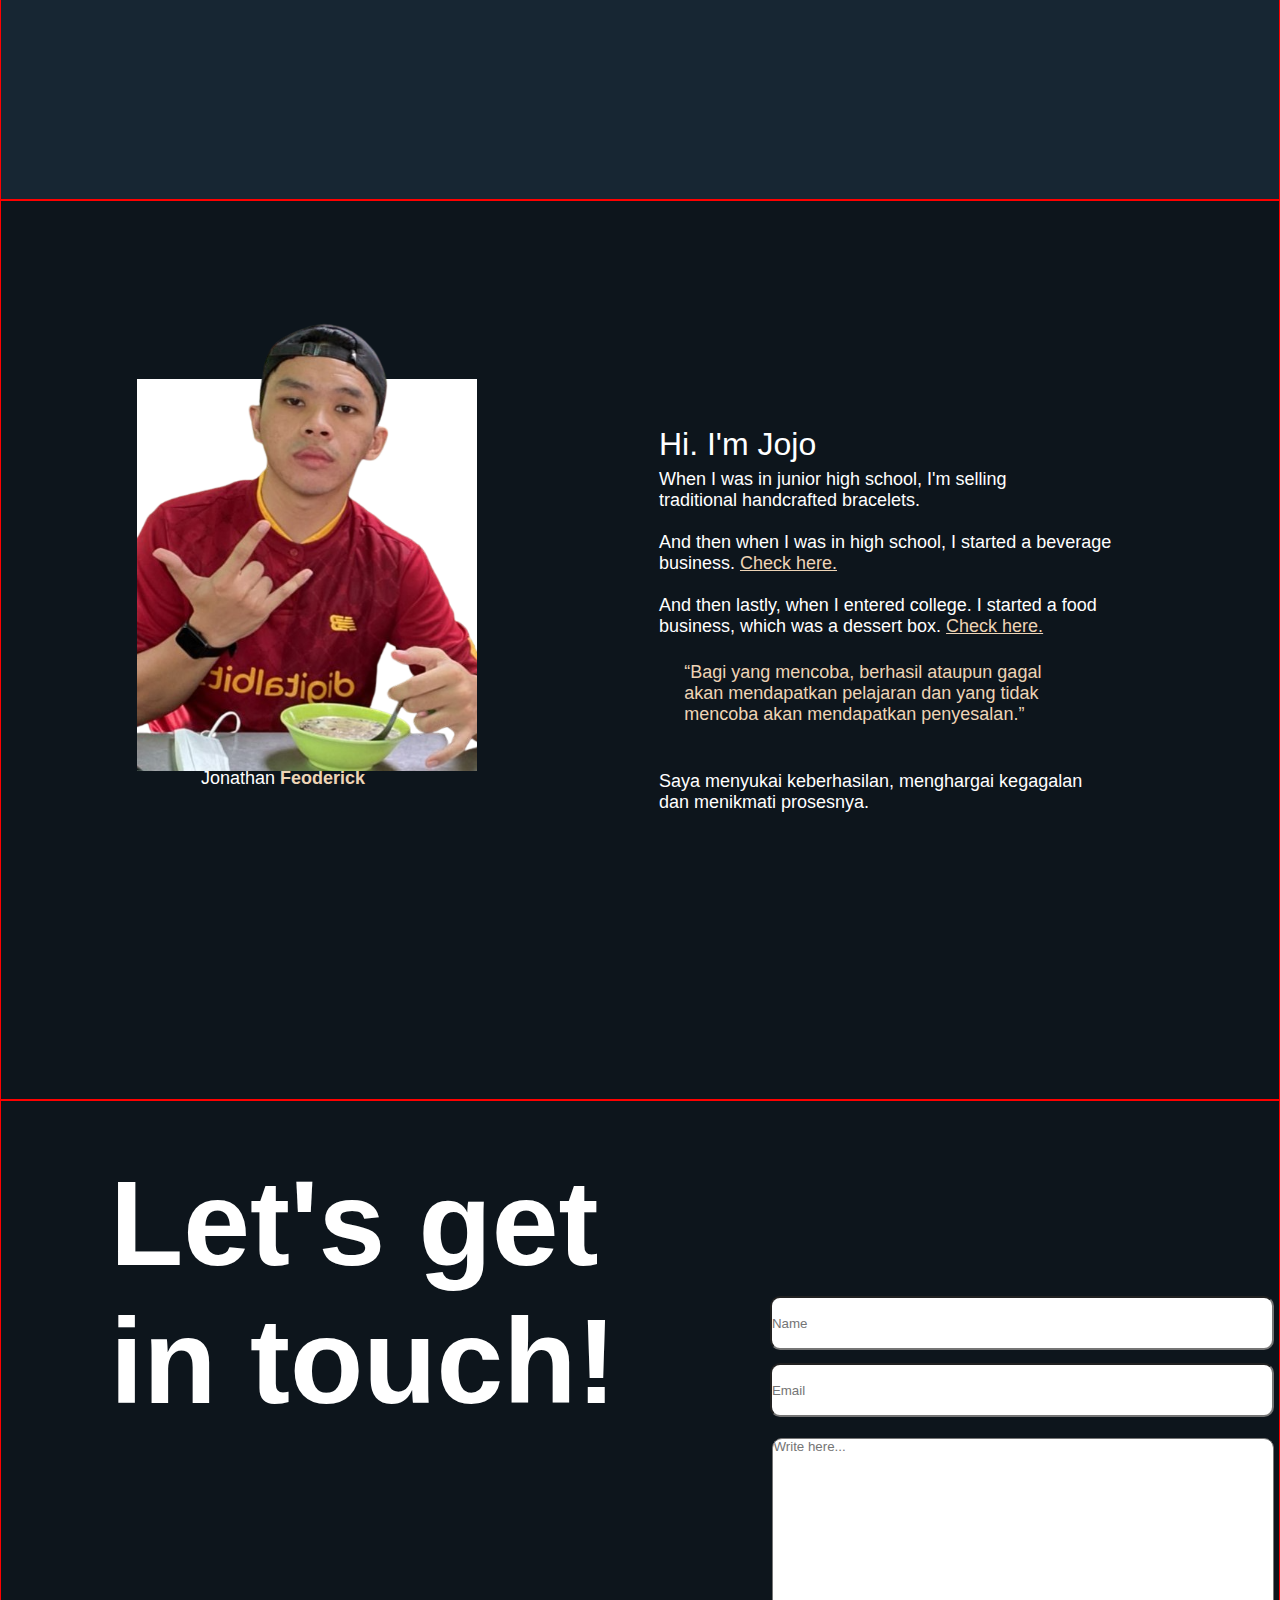
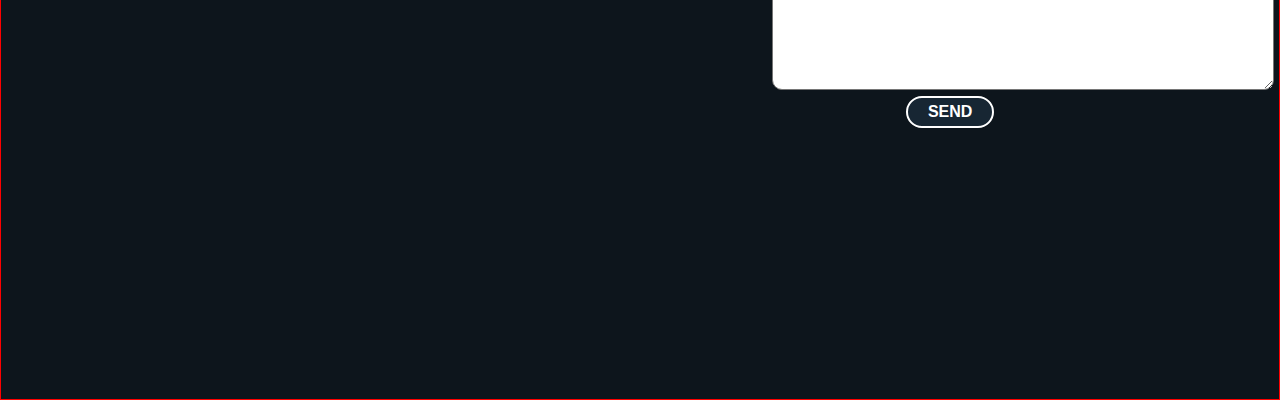
==== commit 42ecedf2: "ctme" ====
--- a/index.html
+++ b/index.html
@@ -57,7 +57,7 @@
 
 
 
-    <section id="s3" class="s3container">
+    <section id="s3" class="s3 container">
                     <img class="bg3" src="images/icon.png" height="510px" width="340px">
                         <div class="txt3 ">
                             <h1>Hi. I'm <strong>Jojo</strong></h1>
@@ -86,13 +86,23 @@
 
 
 
-    <section id="s4" class="s4container">
-        <h1>sibaisdjaisjd></h1> 
-    </section>
-
-    <section id="s5" class="s5container">
-        <h1>sibaisdjaisjd></h1>
-            
+    <section id="s4" class="s4 container">
+        <div class="leftkonten">
+            <h1>Let's get <br>in touch!</h1>
+        </div>
+            <div class="rightkonten">
+                <form>
+                    <label for="nama"></label><br>
+                    <input type="text" id="boxname" pattern="^[a-zA-Z\s'-]{1,100}$" required placeholder="Name" title="Isikan dengan huruf!"><br>
+                    
+                    <label for="email"></label><br>
+                    <input type="emai" id="email" pattern="^[a-zA-Z0-9+_.-]+@[a-zA-Z0-9.-]+[.]+[a-zA-Z]{2,10}$" placeholder="Email" title="Isikan sesuai format!"><br>
+
+                    <label for="message"></label><br>
+                    <textarea class ="message" pattern="[a-z0-9_-]{3,15}$" required placeholder="Write here..."></textarea><br>
+                    <button class="btsend" type="submit">SEND</button>
+                </form>
+            </div>
     </section>
 </body>
 </html>
--- a/style.css
+++ b/style.css
@@ -29,6 +29,8 @@
     background: #172633;
     box-sizing: border-box;
 }
+
+
 
 #s3{
     height: 100vh;
@@ -66,6 +68,7 @@
 
 .menu{
     background-color: #bdbdbd41;
+    backdrop-filter: blur(20px);
     padding: 5px 20px;
     border-radius: 20px;
     position: fixed;
@@ -154,21 +157,23 @@
 }
 
 .head2 h1{
+    color: #EDD4B6;
     font-style: normal;
     font-weight: 900;
     font-size: 64px;
     line-height: 78px;
-    text-align: center;
     font-variant: small-caps;
+    letter-spacing: 5px;
 }
 
 .head2 h2{
-    color: #EDD4B6;
+    color: #ffff;
     font-size: medium;
     font-style: normal;
     font-variant: all-small-caps;
     font-weight: 600;
     font-size: 28px;
+    letter-spacing: 15px;
 }
 
 /* .logofederi{
@@ -214,7 +219,7 @@
     transition: 0.3s ease-in-out;
   }
   
-  .here:hover {
+.here:hover {
     background-color:#EDD4B6 ;
     color: #0D151C;
   }
@@ -223,31 +228,31 @@
 
   /* S3 CONTENT */
 
-  .txt3{
+.txt3{
     color: #ffffff;
     position: relative;
     top: 25%;
     left: 51.5%;
   }
 
-  .txt3 h1{
+.txt3 h1{
     margin-bottom: 0.5%;
     font-weight: lighter;
     font-size: xx-large;
   }
 
-  .para3 p{
+.para3 p{
     font-size: 18px;
   }
 
-  .quote3{
+.quote3{
     font-size: 18px;
     color: #EDD4B6;
     margin: 2%;
     text-align: left;
   }
 
-  .footer3{
+.footer3{
     font-size: 18px;
   }
 
@@ -258,7 +263,7 @@
     padding-top: 4.7%;
   }
 
-  .name3{
+.name3{
     color: #ffffff;
     font-size: large;
     position: absolute;
@@ -267,28 +272,84 @@
     /* align-items: center; */
   }
 
-  .sname3{
+.sname3{
     color: #EDD4B6;
     font-weight: bolder;
   }
   
-  .check1{
+.check1{
     color: #EDD4B6;
     text-decoration: underline;
   }
 
-  .check2{
+.check2{
     color:#EDD4B6 ;
     text-decoration: underline;
   }
 
   
 
-
-
-
-
-
+   /* S4 CONTENT */
+
+
+.leftkonten{
+    color: #ffffff;
+    display: inline-block;
+    font-size: 60px;
+    position: relative;
+    left: 8%;
+    top: -15%;
+}
+
+.leftkonten h1{
+    font-weight: bolder;
+}
+
+.message{
+    height: 250px;
+    width: 500px;
+}
+
+.rightkonten{
+    display: inline-block;
+    position: relative;
+    left: 20%;
+    top: 20%;
+}
+
+input{
+    border-radius: 10px;
+    background: #FFFFFF;
+    height: 50px;
+    width: 500px;
+    margin: -0.5%;
+}
+
+textarea{
+    border-radius: 10px;
+    background: #FFFFFF;
+    margin-top: 1%;
+}
+
+.btsend{
+    position: relative;
+    left: 26.5%;
+    margin-top: 0.5%;
+    background-color: #172633;
+    color: #ffffff;
+    padding: 5px 20px;
+    border: 2px solid #ffffff;
+    border-radius: 20px;
+    font-size: 16px;
+    font-weight: bolder;
+    cursor: pointer;
+    transition: 0.3s ease-in-out;
+}
+
+.btsend:hover {
+    background-color:#EDD4B6 ;
+    color: #0D151C;
+  }
 
 
 
--- a/style.css
+++ b/style.css
@@ -29,6 +29,8 @@
     background: #172633;
     box-sizing: border-box;
 }
+
+
 
 #s3{
     height: 100vh;
@@ -66,6 +68,7 @@
 
 .menu{
     background-color: #bdbdbd41;
+    backdrop-filter: blur(20px);
     padding: 5px 20px;
     border-radius: 20px;
     position: fixed;
@@ -154,21 +157,23 @@
 }
 
 .head2 h1{
+    color: #EDD4B6;
     font-style: normal;
     font-weight: 900;
     font-size: 64px;
     line-height: 78px;
-    text-align: center;
     font-variant: small-caps;
+    letter-spacing: 5px;
 }
 
 .head2 h2{
-    color: #EDD4B6;
+    color: #ffff;
     font-size: medium;
     font-style: normal;
     font-variant: all-small-caps;
     font-weight: 600;
     font-size: 28px;
+    letter-spacing: 15px;
 }
 
 /* .logofederi{
@@ -214,7 +219,7 @@
     transition: 0.3s ease-in-out;
   }
   
-  .here:hover {
+.here:hover {
     background-color:#EDD4B6 ;
     color: #0D151C;
   }
@@ -223,31 +228,31 @@
 
   /* S3 CONTENT */
 
-  .txt3{
+.txt3{
     color: #ffffff;
     position: relative;
     top: 25%;
     left: 51.5%;
   }
 
-  .txt3 h1{
+.txt3 h1{
     margin-bottom: 0.5%;
     font-weight: lighter;
     font-size: xx-large;
   }
 
-  .para3 p{
+.para3 p{
     font-size: 18px;
   }
 
-  .quote3{
+.quote3{
     font-size: 18px;
     color: #EDD4B6;
     margin: 2%;
     text-align: left;
   }
 
-  .footer3{
+.footer3{
     font-size: 18px;
   }
 
@@ -258,7 +263,7 @@
     padding-top: 4.7%;
   }
 
-  .name3{
+.name3{
     color: #ffffff;
     font-size: large;
     position: absolute;
@@ -267,28 +272,84 @@
     /* align-items: center; */
   }
 
-  .sname3{
+.sname3{
     color: #EDD4B6;
     font-weight: bolder;
   }
   
-  .check1{
+.check1{
     color: #EDD4B6;
     text-decoration: underline;
   }
 
-  .check2{
+.check2{
     color:#EDD4B6 ;
     text-decoration: underline;
   }
 
   
 
-
-
-
-
-
+   /* S4 CONTENT */
+
+
+.leftkonten{
+    color: #ffffff;
+    display: inline-block;
+    font-size: 60px;
+    position: relative;
+    left: 8%;
+    top: -15%;
+}
+
+.leftkonten h1{
+    font-weight: bolder;
+}
+
+.message{
+    height: 250px;
+    width: 500px;
+}
+
+.rightkonten{
+    display: inline-block;
+    position: relative;
+    left: 20%;
+    top: 20%;
+}
+
+input{
+    border-radius: 10px;
+    background: #FFFFFF;
+    height: 50px;
+    width: 500px;
+    margin: -0.5%;
+}
+
+textarea{
+    border-radius: 10px;
+    background: #FFFFFF;
+    margin-top: 1%;
+}
+
+.btsend{
+    position: relative;
+    left: 26.5%;
+    margin-top: 0.5%;
+    background-color: #172633;
+    color: #ffffff;
+    padding: 5px 20px;
+    border: 2px solid #ffffff;
+    border-radius: 20px;
+    font-size: 16px;
+    font-weight: bolder;
+    cursor: pointer;
+    transition: 0.3s ease-in-out;
+}
+
+.btsend:hover {
+    background-color:#EDD4B6 ;
+    color: #0D151C;
+  }
 
 
 
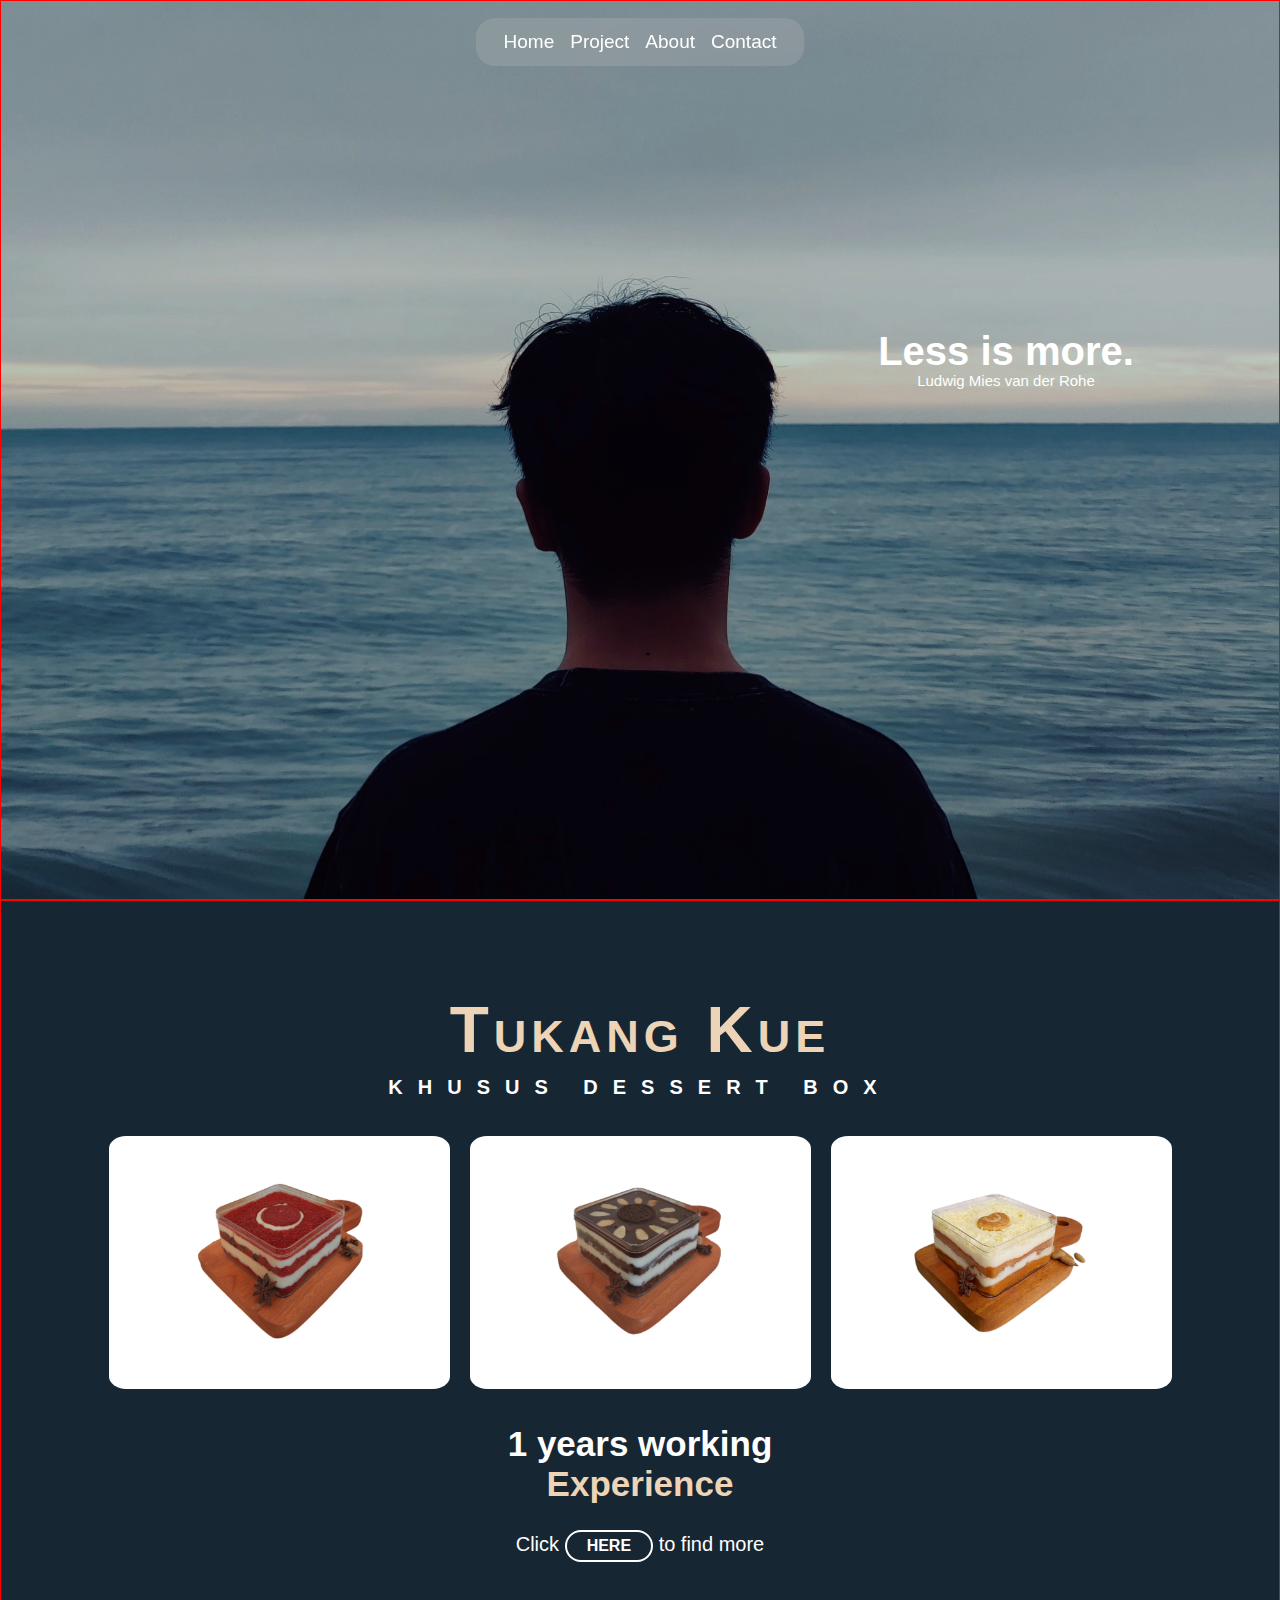
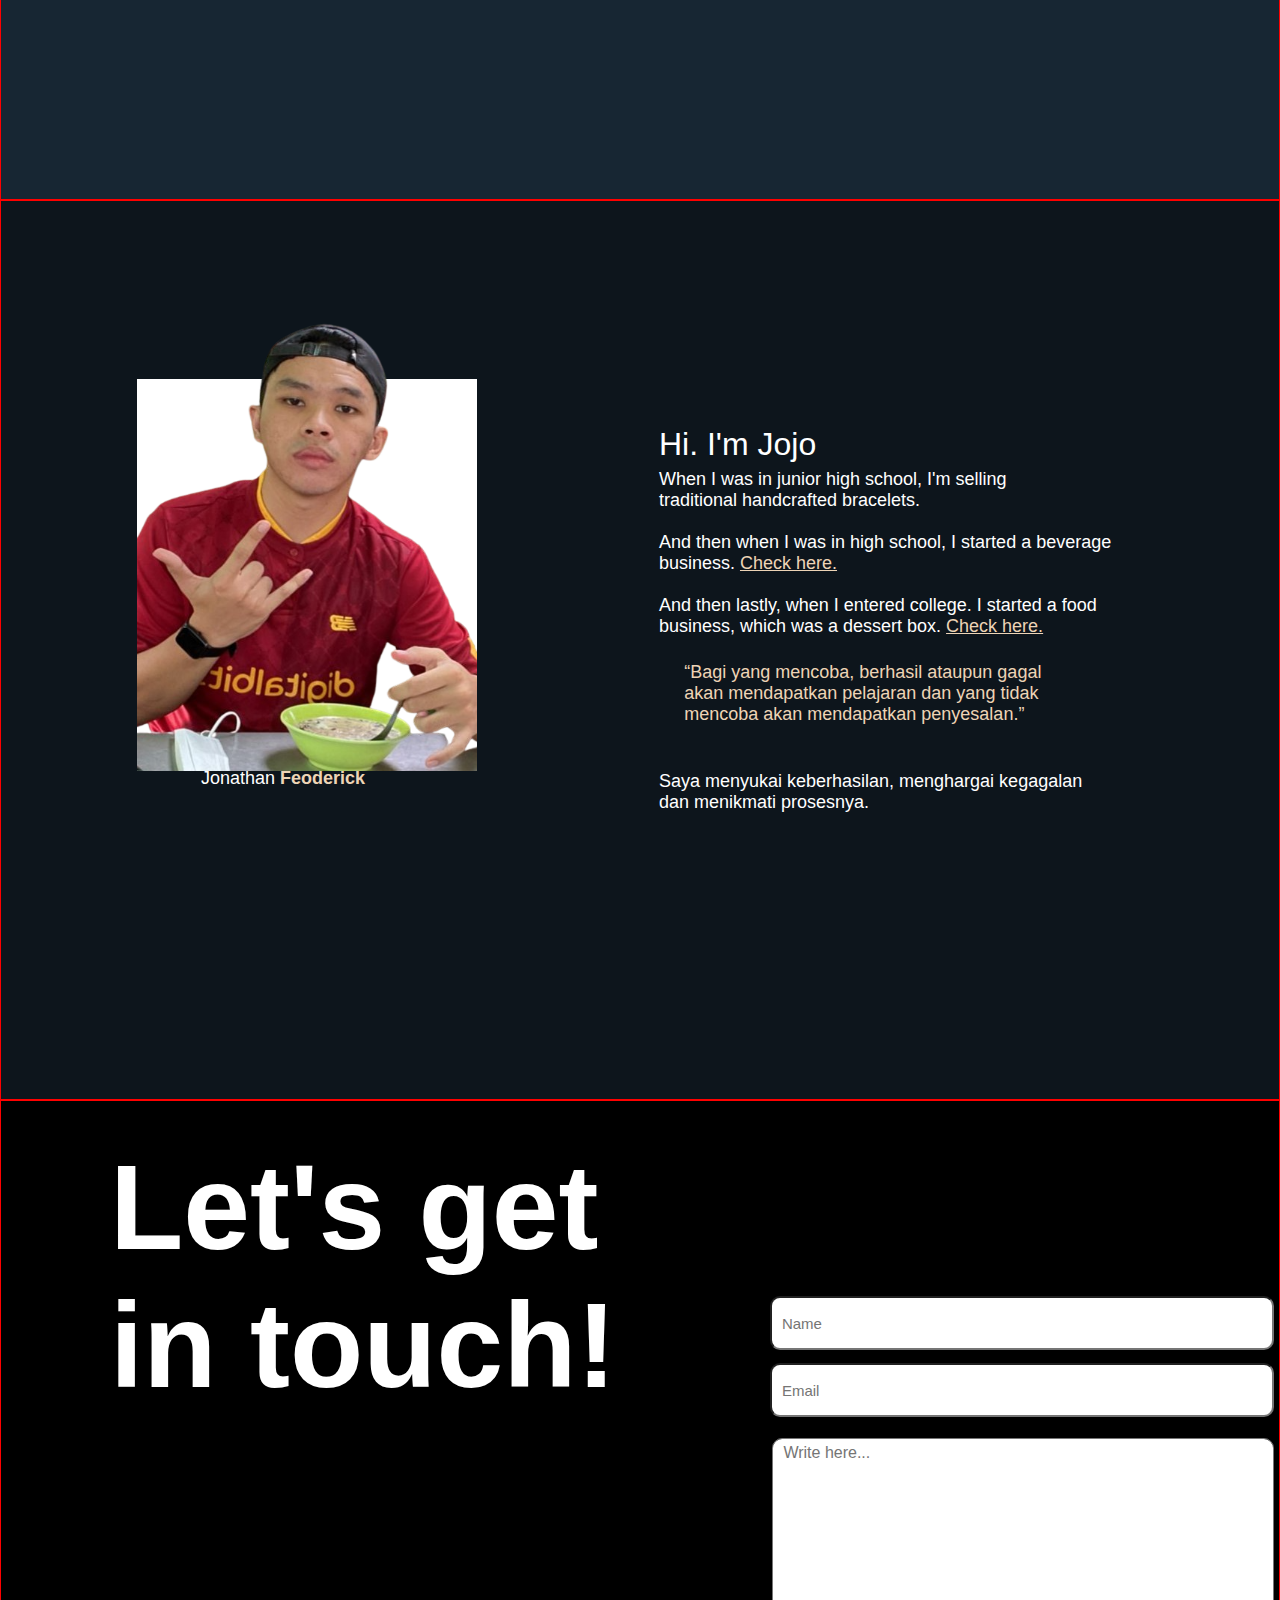
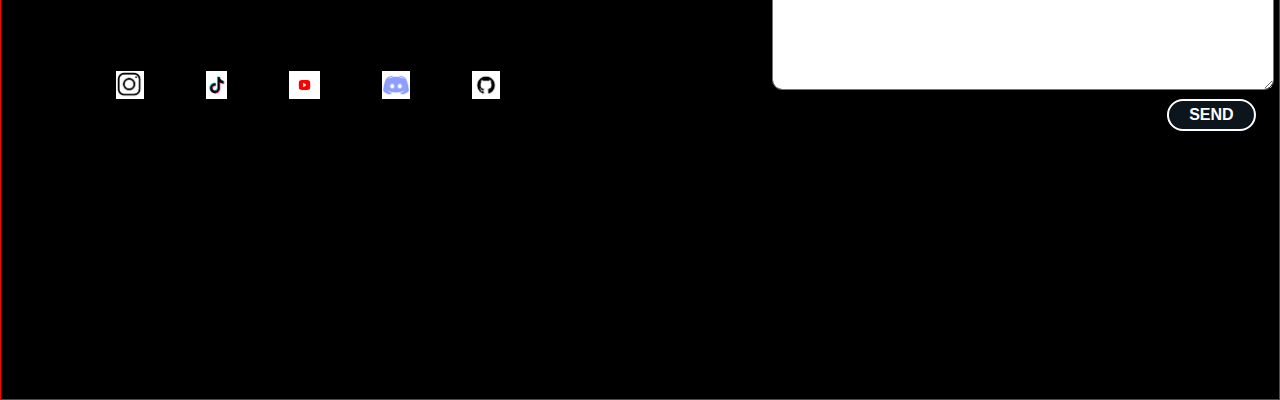
==== commit b351d4ec: "s4 konten logo" ====
--- a/index.html
+++ b/index.html
@@ -93,15 +93,22 @@
             <div class="rightkonten">
                 <form>
                     <label for="nama"></label><br>
-                    <input type="text" id="boxname" pattern="^[a-zA-Z\s'-]{1,100}$" required placeholder="Name" title="Isikan dengan huruf!"><br>
+                    <input type="text" class="boxname" pattern="^[a-zA-Z\s'-]{1,100}$" required placeholder="Name" title="Isikan dengan huruf!"><br>
                     
                     <label for="email"></label><br>
-                    <input type="emai" id="email" pattern="^[a-zA-Z0-9+_.-]+@[a-zA-Z0-9.-]+[.]+[a-zA-Z]{2,10}$" placeholder="Email" title="Isikan sesuai format!"><br>
+                    <input type="emai" class="emailtx" pattern="^[a-zA-Z0-9+_.-]+@[a-zA-Z0-9.-]+[.]+[a-zA-Z]{2,10}$" placeholder="Email" title="Isikan sesuai format!"><br>
 
                     <label for="message"></label><br>
-                    <textarea class ="message" pattern="[a-z0-9_-]{3,15}$" required placeholder="Write here..."></textarea><br>
+                    <textarea class ="messagetx" pattern="[a-z0-9_-]{3,15}$" required placeholder="Write here..."></textarea><br>
                     <button class="btsend" type="submit">SEND</button>
                 </form>
+            </div>
+            <div class="konten4">
+                <img src="images/ig.png" height="27.99" width="31.03px">
+                <img src="images/tiktok.png" height="27.99" width="31.03px">
+                <img src="images/yt.png" height="27.99" width="31.03px">
+                <img src="images/dc.png" height="27.99" width="31.03px">
+                <img src="images/github.png" height="27.99" width="31.03px">
             </div>
     </section>
 </body>
--- a/style.css
+++ b/style.css
@@ -39,12 +39,6 @@
 }
 
 #s4{
-    height: 100vh;
-    background: #0D151C;
-    box-sizing: border-box;
-}
-
-#s5{
     height: 100vh;
     background: #000000;
     box-sizing: border-box;
@@ -298,14 +292,14 @@
     font-size: 60px;
     position: relative;
     left: 8%;
-    top: -15%;
+    top: -17%;
 }
 
 .leftkonten h1{
     font-weight: bolder;
 }
 
-.message{
+.messagetx{
     height: 250px;
     width: 500px;
 }
@@ -333,9 +327,11 @@
 
 .btsend{
     position: relative;
-    left: 26.5%;
-    margin-top: 0.5%;
-    background-color: #172633;
+    /* left: 26.5%; */
+    left: 95%;
+    transform: translate(-95%,0%);
+    margin-top: 1%;
+    background-color:  #0D151C;
     color: #ffffff;
     padding: 5px 20px;
     border: 2px solid #ffffff;
@@ -351,7 +347,39 @@
     color: #0D151C;
   }
 
-
+.boxname::placeholder{
+    position: relative;
+    left: 2%;
+    top: 2%;
+    font-size: 15px;
+}
+
+.emailtx::placeholder{
+    position: relative;
+    left: 2%;
+    top: 2%;
+    font-size: 15px;
+}
+
+.messagetx::placeholder {
+    position: relative;
+    left: 2%;
+    top: 2%;
+    font-size: 16px;
+}
+
+.konten4{
+    position: absolute;
+    left: 18%;
+    top: 360%;
+    display: flex;
+    align-items: center;
+    justify-content: center;
+}
+
+.konten4 img{
+    margin: 20%;
+}
 
 
 
--- a/style.css
+++ b/style.css
@@ -39,12 +39,6 @@
 }
 
 #s4{
-    height: 100vh;
-    background: #0D151C;
-    box-sizing: border-box;
-}
-
-#s5{
     height: 100vh;
     background: #000000;
     box-sizing: border-box;
@@ -298,14 +292,14 @@
     font-size: 60px;
     position: relative;
     left: 8%;
-    top: -15%;
+    top: -17%;
 }
 
 .leftkonten h1{
     font-weight: bolder;
 }
 
-.message{
+.messagetx{
     height: 250px;
     width: 500px;
 }
@@ -333,9 +327,11 @@
 
 .btsend{
     position: relative;
-    left: 26.5%;
-    margin-top: 0.5%;
-    background-color: #172633;
+    /* left: 26.5%; */
+    left: 95%;
+    transform: translate(-95%,0%);
+    margin-top: 1%;
+    background-color:  #0D151C;
     color: #ffffff;
     padding: 5px 20px;
     border: 2px solid #ffffff;
@@ -351,7 +347,39 @@
     color: #0D151C;
   }
 
-
+.boxname::placeholder{
+    position: relative;
+    left: 2%;
+    top: 2%;
+    font-size: 15px;
+}
+
+.emailtx::placeholder{
+    position: relative;
+    left: 2%;
+    top: 2%;
+    font-size: 15px;
+}
+
+.messagetx::placeholder {
+    position: relative;
+    left: 2%;
+    top: 2%;
+    font-size: 16px;
+}
+
+.konten4{
+    position: absolute;
+    left: 18%;
+    top: 360%;
+    display: flex;
+    align-items: center;
+    justify-content: center;
+}
+
+.konten4 img{
+    margin: 20%;
+}
 
 
 
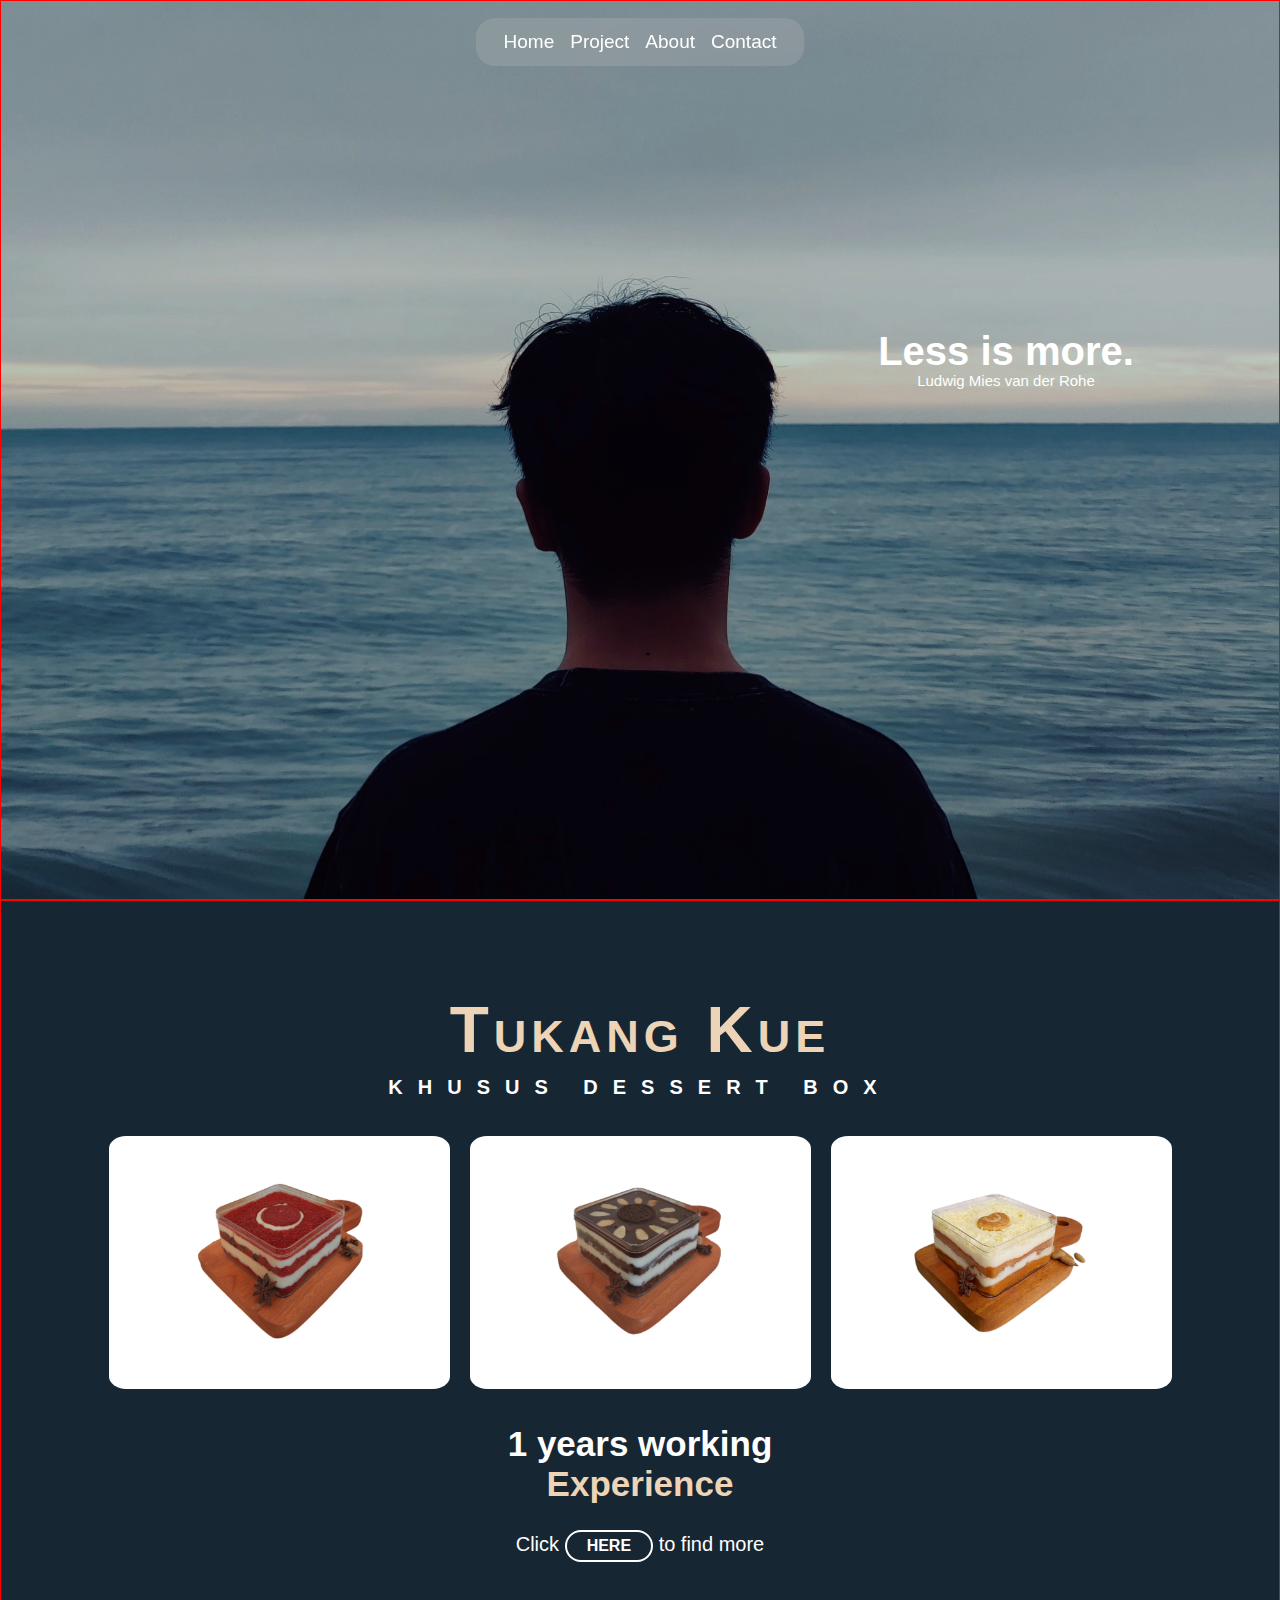
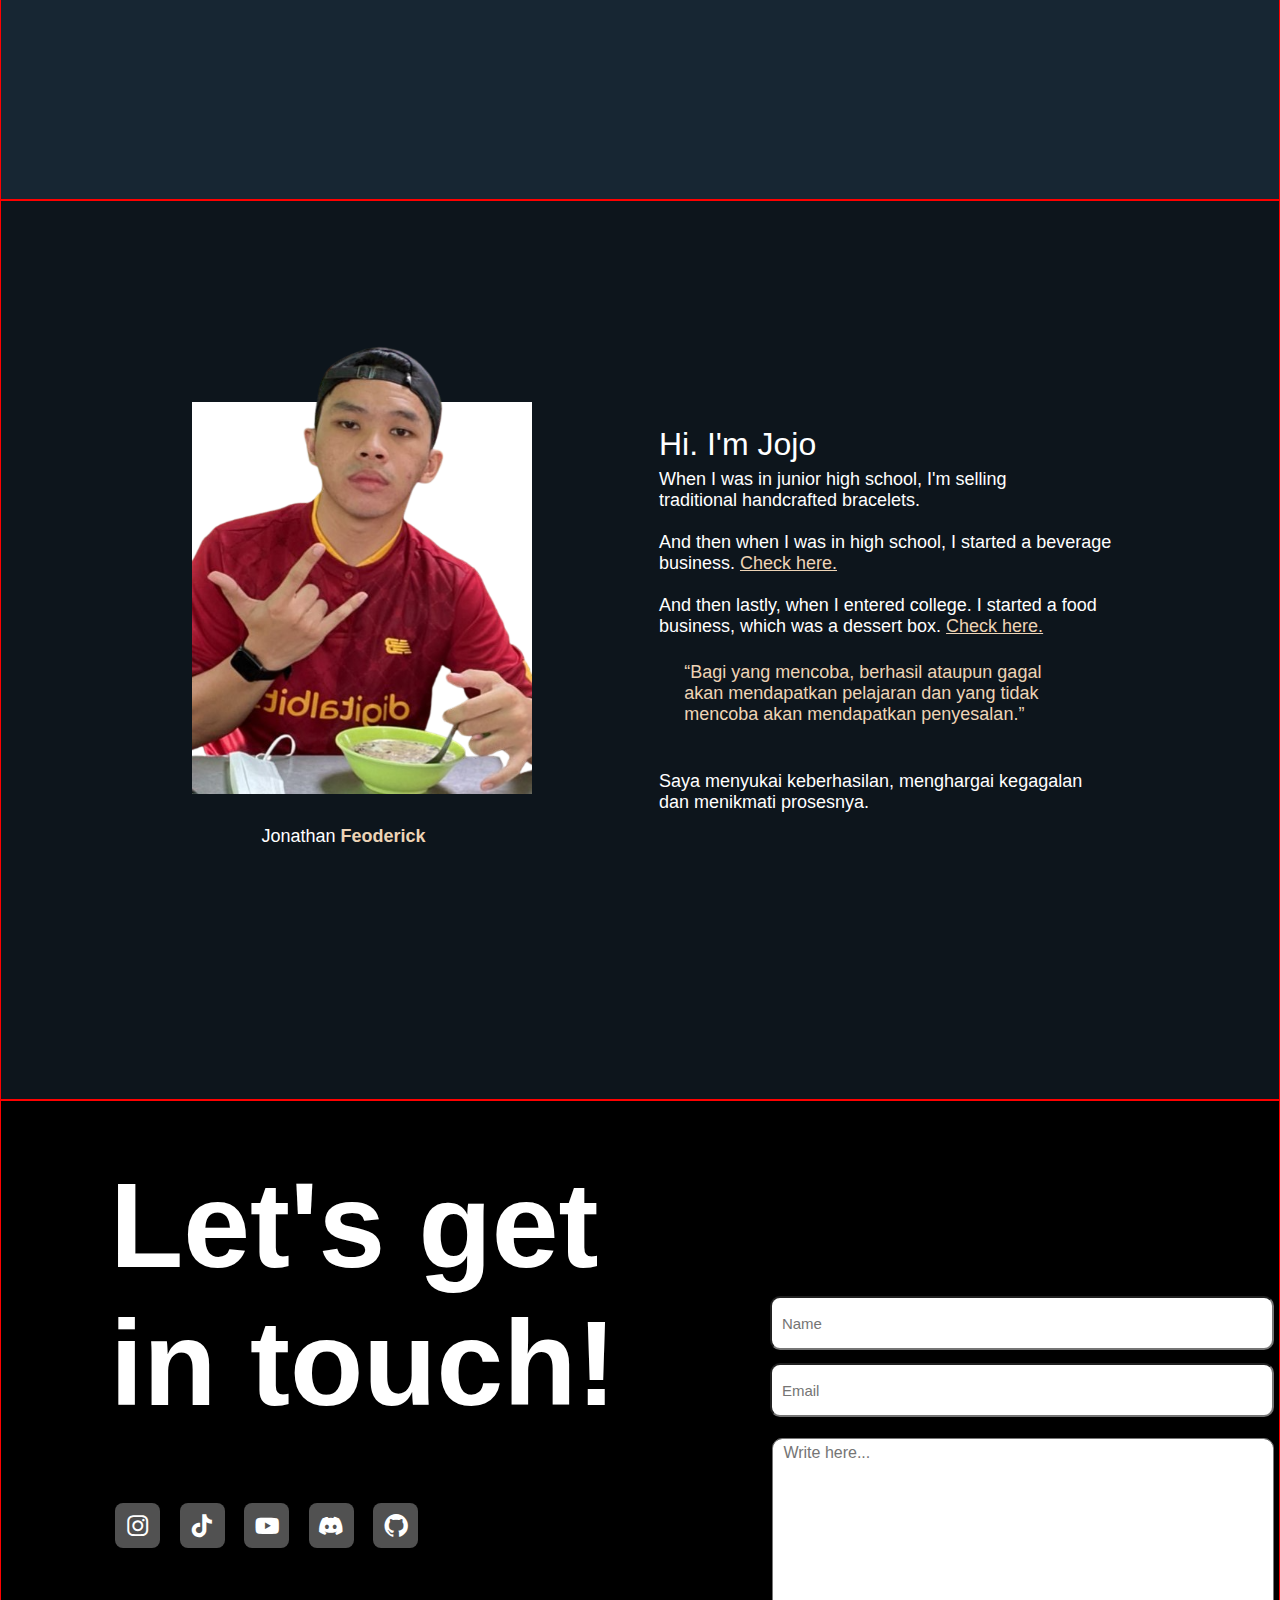
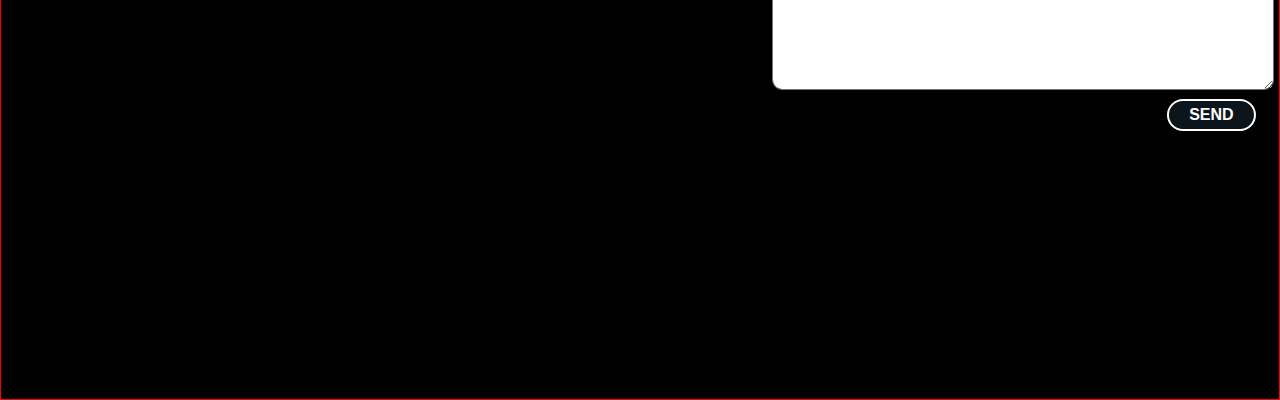
==== commit ce34fc3a: "section 4 content" ====
--- a/index.html
+++ b/index.html
@@ -5,7 +5,8 @@
     <meta http-equiv="X-UA-Compatible" content="IE=edge">
     <meta name="viewport" content="width=device-width, initial-scale=1.0">
     <link href="https://api.fontshare.com/v2/css?f[]=montserrat@500,900,700,600&display=swap" rel="stylesheet">
-    <link href="https://api.fontshare.com/v2/css?f[]=melodrama@700,500&display=swap" rel="stylesheet">
+    <link rel="stylesheet"
+    href="https://unpkg.com/boxicons@latest/css/boxicons.min.css">
     <link rel="stylesheet" href="style.css">
     <title>Document</title>
 </head>
@@ -34,10 +35,9 @@
                     <h2>Khusus Dessert Box</h2>
                 </div>
                         <div class="konten2">
-                            <!-- <img class="logofederi" src="images/Desain Sticker Federi Cup.png" height="88px" width="85px"> -->
-                            <img src="images/1.png" height="253px" width="341px">
-                            <img src="images/2.png" height="253px" width="341px">
-                            <img src="images/3.png" height="253px" width="341px">
+                            <img class="image" src="images/1.png" height="253px" width="341px">
+                            <img class="image" src="images/2.png" height="253px" width="341px">
+                            <img class="image" src="images/3.png" height="253px" width="341px">
                         </div>
             
                                 <div class="bottom2">
@@ -58,7 +58,8 @@
 
 
     <section id="s3" class="s3 container">
-                    <img class="bg3" src="images/icon.png" height="510px" width="340px">
+                     <img class="bg3" src="images/icon.png" height="510px" width="340px">
+                          
                         <div class="txt3 ">
                             <h1>Hi. I'm <strong>Jojo</strong></h1>
                             <div class="para3">
@@ -77,45 +78,50 @@
                                     <p>Saya menyukai keberhasilan, menghargai kegagalan 
                                     <br>dan menikmati prosesnya.</p>
                             </div>
+                            <div class="name3">
+                                <p>Jonathan <span class="sname3"><strong>Feoderick</strong></span></p>
+                            </div>  
                         </div>
                             
-                            <div class="name3">
-                                <p>Jonathan <span class="sname3"><strong>Feoderick</strong></span></p>
-                            </div>
+                           
     </section>
 
 
 
     <section id="s4" class="s4 container">
-        <div class="leftkonten">
-            <h1>Let's get <br>in touch!</h1>
-        </div>
-            <div class="rightkonten">
-                <form>
-                    <label for="nama"></label><br>
-                    <input type="text" class="boxname" pattern="^[a-zA-Z\s'-]{1,100}$" required placeholder="Name" title="Isikan dengan huruf!"><br>
-                    
-                    <label for="email"></label><br>
-                    <input type="emai" class="emailtx" pattern="^[a-zA-Z0-9+_.-]+@[a-zA-Z0-9.-]+[.]+[a-zA-Z]{2,10}$" placeholder="Email" title="Isikan sesuai format!"><br>
-
-                    <label for="message"></label><br>
-                    <textarea class ="messagetx" pattern="[a-z0-9_-]{3,15}$" required placeholder="Write here..."></textarea><br>
-                    <button class="btsend" type="submit">SEND</button>
-                </form>
-            </div>
-            <div class="konten4">
-                <img src="images/ig.png" height="27.99" width="31.03px">
-                <img src="images/tiktok.png" height="27.99" width="31.03px">
-                <img src="images/yt.png" height="27.99" width="31.03px">
-                <img src="images/dc.png" height="27.99" width="31.03px">
-                <img src="images/github.png" height="27.99" width="31.03px">
-            </div>
+                    <div class="leftkonten">
+                        <h1>Let's get <br>in touch!</h1>
+                    </div>
+                        <div class="rightkonten">
+                            <form>
+                                <label for="nama"></label><br>
+                                <input type="text" class="boxname" pattern="^[a-zA-Z\s'-]{1,100}$" required placeholder="Name" title="Isikan dengan huruf!"><br>
+                                
+                                <label for="email"></label><br>
+                                <input type="emai" class="emailtx" pattern="^[a-zA-Z0-9+_.-]+@[a-zA-Z0-9.-]+[.]+[a-zA-Z]{2,10}$" placeholder="Email" title="Isikan sesuai format!"><br>
+
+                                <label for="message"></label><br>
+                                <textarea class ="messagetx" pattern="[a-z0-9_-]{3,15}$" required placeholder="Write here..."></textarea><br>
+                                <button class="btsend" type="submit">SEND</button>
+                            </form>
+                        </div>
+                            <div class="konten4">
+                                <a href="#"><i class='bx bxl-instagram' ></i></a>
+                                <a href="#"><i class='bx bxl-tiktok' ></i></a> 
+                                <a href="#"><i class='bx bxl-youtube' ></i></a> 
+                                <a href="#"><i class='bx bxl-discord-alt' ></i></a> 
+                                <a href="#"><i class='bx bxl-github' ></i></a> 
+                            </div>
     </section>
 </body>
 </html>
 
-
-
+<!-- SALAH! -->
+                <!-- <a href="https://www.instagram.com/jfeoderick/"><img src="images/igbulat.png" height="27.99" width="31.03px"></a>
+                <a href="https://www.tiktok.com/@feodepode"><img src="images/tiktokbulat.png" height="27.99" width="31.03px"></a>
+                <a href="https://www.youtube.com/channel/UCBHZJLZk_XzVvTznCinYHhw"><img src="images/ytbulat.png" height="27.99" width="31.03px"></a>
+                <a href="https://discord.com/users/sajojo#8084"><img src="images/dcbulat.png" height="27.99" width="31.03px"></a>
+                <a href="https://github.com/saj0j0"><img src="images/gitbulat.png" height="27.99" width="31.03px" ></a> -->
  <!-- <div class="quote">
                             <li>Less is more.</li>
                             <li><a href=https://thearchinsider.com/mies-van-der-rohe-the-father-of-minimalism target="_blank">Ludwig Mies van der Rohe</a></li>
--- a/style.css
+++ b/style.css
@@ -3,6 +3,7 @@
     padding: 0;
     font-family: 'Montserrat', sans-serif;
 }
+
 
 body{
     margin: 0;
@@ -44,14 +45,7 @@
     box-sizing: border-box;
 }
 
-.container{
-    widows: 100px;
-    margin-right: auto;
-    margin-left: auto;
-    padding-left: 0.5rem;
-    padding-right: 0.5rem;
-    border: 1px solid red;
-}
+
 
 /* S1 CONTENT */
 
@@ -131,9 +125,16 @@
 .konten2{
     margin-top: 2%;
     display: flex;
+    flex-wrap: wrap;
     align-items: center;
     justify-content: center;
 }
+
+.konten2 a{
+    color: #EDD4B6;
+    background-color: #EDD4B6;
+}
+
 
 #s2 img{
     margin: 10px;
@@ -253,17 +254,16 @@
 
 .bg3{
     position: absolute;
-    padding-left: 10%;
-    padding-top: 4.7%;
+    left: 15%;
+    margin-top: 6.5%;
   }
 
 .name3{
     color: #ffffff;
     font-size: large;
     position: absolute;
-    padding-left: 15%;
-    padding-top: 14%;
-    /* align-items: center; */
+    margin-top: 1%;
+    left: -31.5%;
   }
 
 .sname3{
@@ -292,7 +292,7 @@
     font-size: 60px;
     position: relative;
     left: 8%;
-    top: -17%;
+    top: -15%;
 }
 
 .leftkonten h1{
@@ -370,36 +370,93 @@
 
 .konten4{
     position: absolute;
-    left: 18%;
-    top: 360%;
-    display: flex;
+    left: 9%;
+    margin-top: -5%;
+}
+
+.konten4 i{
+    /* position: absolute;
+    left: 17%;
+    top: 346%; */
+    height: 45px;
+    width: 45px;
+    background-color: #9e9e9e83;
+    color: #FFFFFF;
+    font-size: 28px;
+    display: inline-flex;
     align-items: center;
     justify-content: center;
-}
-
-.konten4 img{
-    margin: 20%;
-}
-
-
+    border-radius: 8px;
+    margin-right: 15px;
+    transition: all .45s ease;
+}
+
+.konten4 i:hover{
+    color: #9e9e9e83;
+    background-color: #FFFFFF;
+}
+
+
+.container{
+    max-width: 1536px;
+    margin-right: auto;
+    margin-left: auto;
+    padding-left: 0.5rem;
+    padding-right: 0.5rem;
+    border: 1px solid red;
+}
+
+/* XXL */
+  @media (ax-width: 1536px) {
+    .container{
+        max-width: 1280px;
+    }
+  }
+
+/* XL */
+  @media (ax-width: 1280px) {
+    .container{
+        max-width: 1024px;
+    }
+  }
+
+/* L */
+  @media (max-width: 1024px) {
+    .container{
+        max-width: 768px;
+    }
+  }
+
+/* M */
+  @media (max-width: 768px) {
+    .container{
+        max-width: 640px;
+    }
+  }
+
+/* S */
+  @media (max-width: 640px) {
+    .container{
+        max-width: 475px;
+    }
+  }
 
 /* XS */
-  @media (min-width: 475px) {}
-
-/* S */
-  @media (min-width: 640px) {}
-
-/* M */
-  @media (min-width: 768px) {}
-
-/* L */
-  @media (min-width: 1024px) {}
-
-/* XL */
-  @media (min-width: 1280px) {}
-
-/* XXL */
-  @media (min-width: 1536px) {}
+  @media (max-width: 475px) {
+    .container{
+        max-width: 100%;
+    }
+  }
+
+
+
+
+
+
+
+
+
+
 
 
 
--- a/style.css
+++ b/style.css
@@ -3,6 +3,7 @@
     padding: 0;
     font-family: 'Montserrat', sans-serif;
 }
+
 
 body{
     margin: 0;
@@ -44,14 +45,7 @@
     box-sizing: border-box;
 }
 
-.container{
-    widows: 100px;
-    margin-right: auto;
-    margin-left: auto;
-    padding-left: 0.5rem;
-    padding-right: 0.5rem;
-    border: 1px solid red;
-}
+
 
 /* S1 CONTENT */
 
@@ -131,9 +125,16 @@
 .konten2{
     margin-top: 2%;
     display: flex;
+    flex-wrap: wrap;
     align-items: center;
     justify-content: center;
 }
+
+.konten2 a{
+    color: #EDD4B6;
+    background-color: #EDD4B6;
+}
+
 
 #s2 img{
     margin: 10px;
@@ -253,17 +254,16 @@
 
 .bg3{
     position: absolute;
-    padding-left: 10%;
-    padding-top: 4.7%;
+    left: 15%;
+    margin-top: 6.5%;
   }
 
 .name3{
     color: #ffffff;
     font-size: large;
     position: absolute;
-    padding-left: 15%;
-    padding-top: 14%;
-    /* align-items: center; */
+    margin-top: 1%;
+    left: -31.5%;
   }
 
 .sname3{
@@ -292,7 +292,7 @@
     font-size: 60px;
     position: relative;
     left: 8%;
-    top: -17%;
+    top: -15%;
 }
 
 .leftkonten h1{
@@ -370,36 +370,93 @@
 
 .konten4{
     position: absolute;
-    left: 18%;
-    top: 360%;
-    display: flex;
+    left: 9%;
+    margin-top: -5%;
+}
+
+.konten4 i{
+    /* position: absolute;
+    left: 17%;
+    top: 346%; */
+    height: 45px;
+    width: 45px;
+    background-color: #9e9e9e83;
+    color: #FFFFFF;
+    font-size: 28px;
+    display: inline-flex;
     align-items: center;
     justify-content: center;
-}
-
-.konten4 img{
-    margin: 20%;
-}
-
-
+    border-radius: 8px;
+    margin-right: 15px;
+    transition: all .45s ease;
+}
+
+.konten4 i:hover{
+    color: #9e9e9e83;
+    background-color: #FFFFFF;
+}
+
+
+.container{
+    max-width: 1536px;
+    margin-right: auto;
+    margin-left: auto;
+    padding-left: 0.5rem;
+    padding-right: 0.5rem;
+    border: 1px solid red;
+}
+
+/* XXL */
+  @media (ax-width: 1536px) {
+    .container{
+        max-width: 1280px;
+    }
+  }
+
+/* XL */
+  @media (ax-width: 1280px) {
+    .container{
+        max-width: 1024px;
+    }
+  }
+
+/* L */
+  @media (max-width: 1024px) {
+    .container{
+        max-width: 768px;
+    }
+  }
+
+/* M */
+  @media (max-width: 768px) {
+    .container{
+        max-width: 640px;
+    }
+  }
+
+/* S */
+  @media (max-width: 640px) {
+    .container{
+        max-width: 475px;
+    }
+  }
 
 /* XS */
-  @media (min-width: 475px) {}
-
-/* S */
-  @media (min-width: 640px) {}
-
-/* M */
-  @media (min-width: 768px) {}
-
-/* L */
-  @media (min-width: 1024px) {}
-
-/* XL */
-  @media (min-width: 1280px) {}
-
-/* XXL */
-  @media (min-width: 1536px) {}
+  @media (max-width: 475px) {
+    .container{
+        max-width: 100%;
+    }
+  }
+
+
+
+
+
+
+
+
+
+
 
 
 
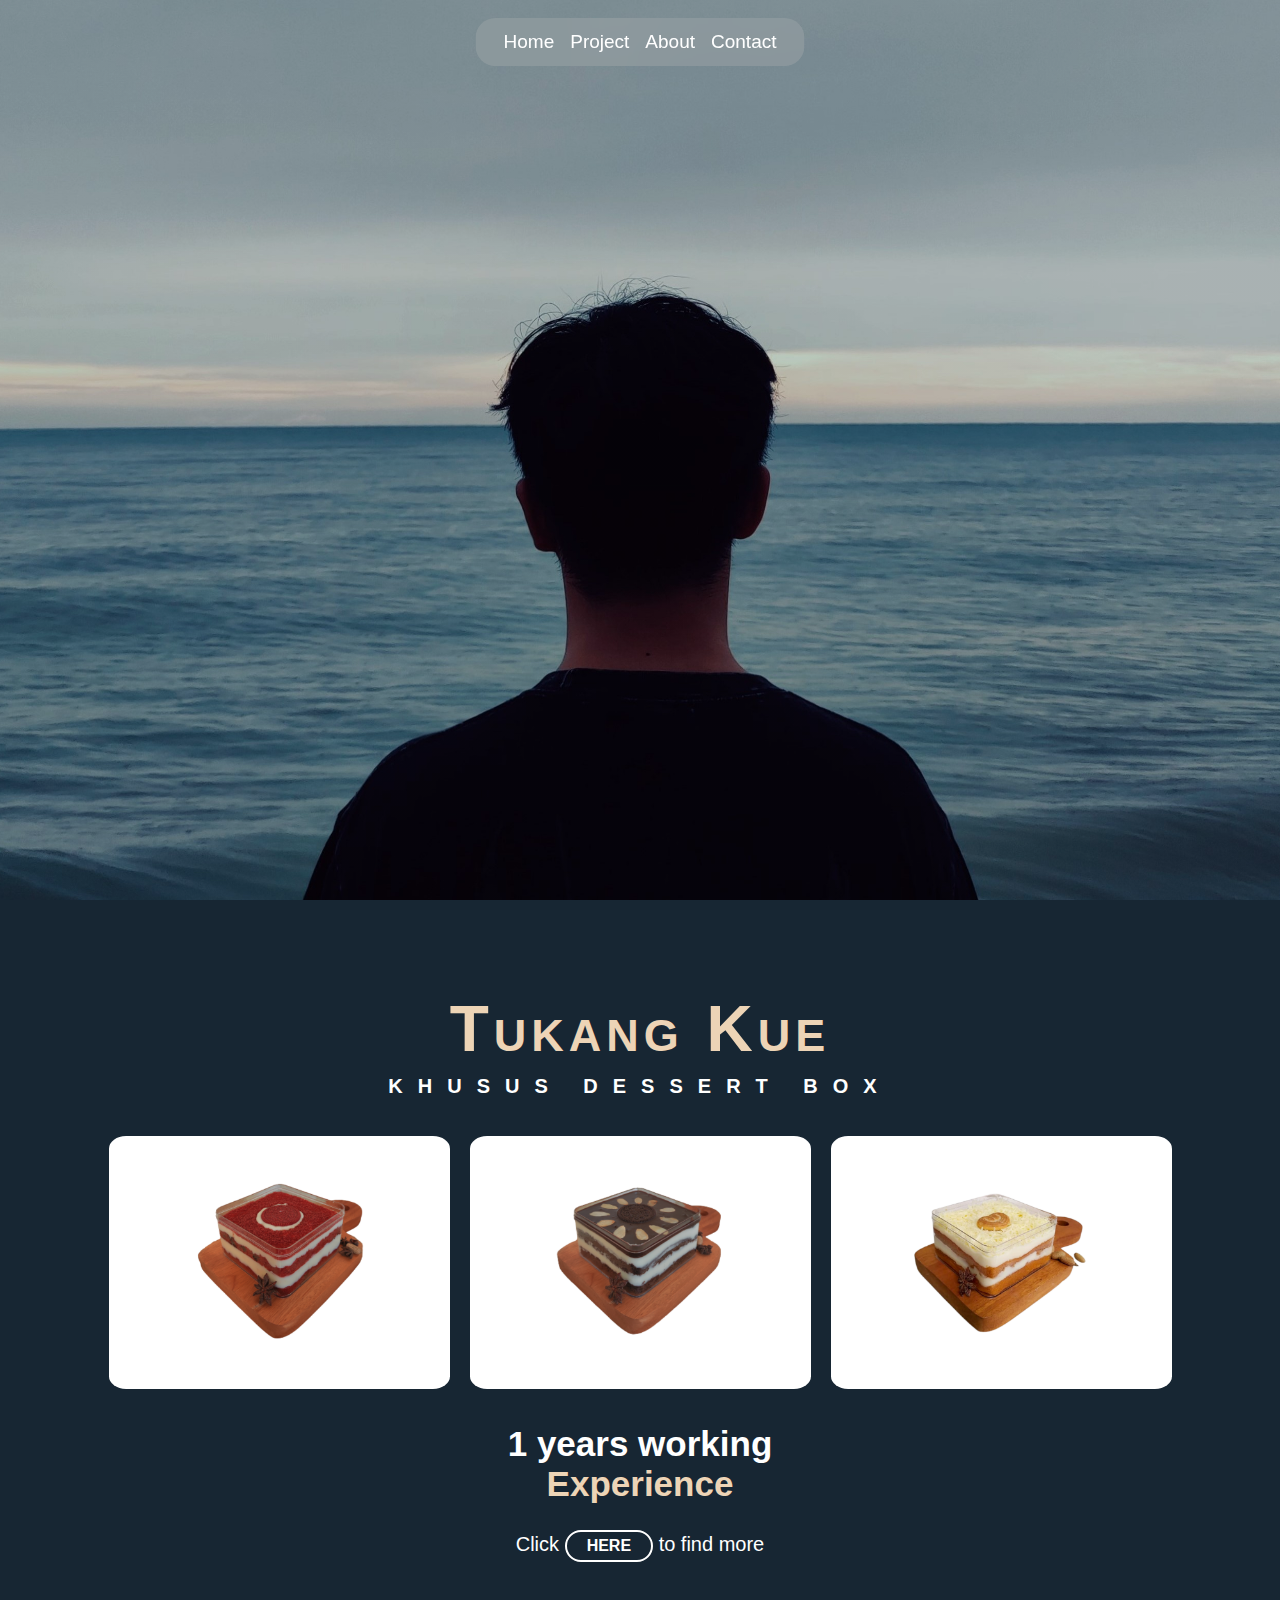
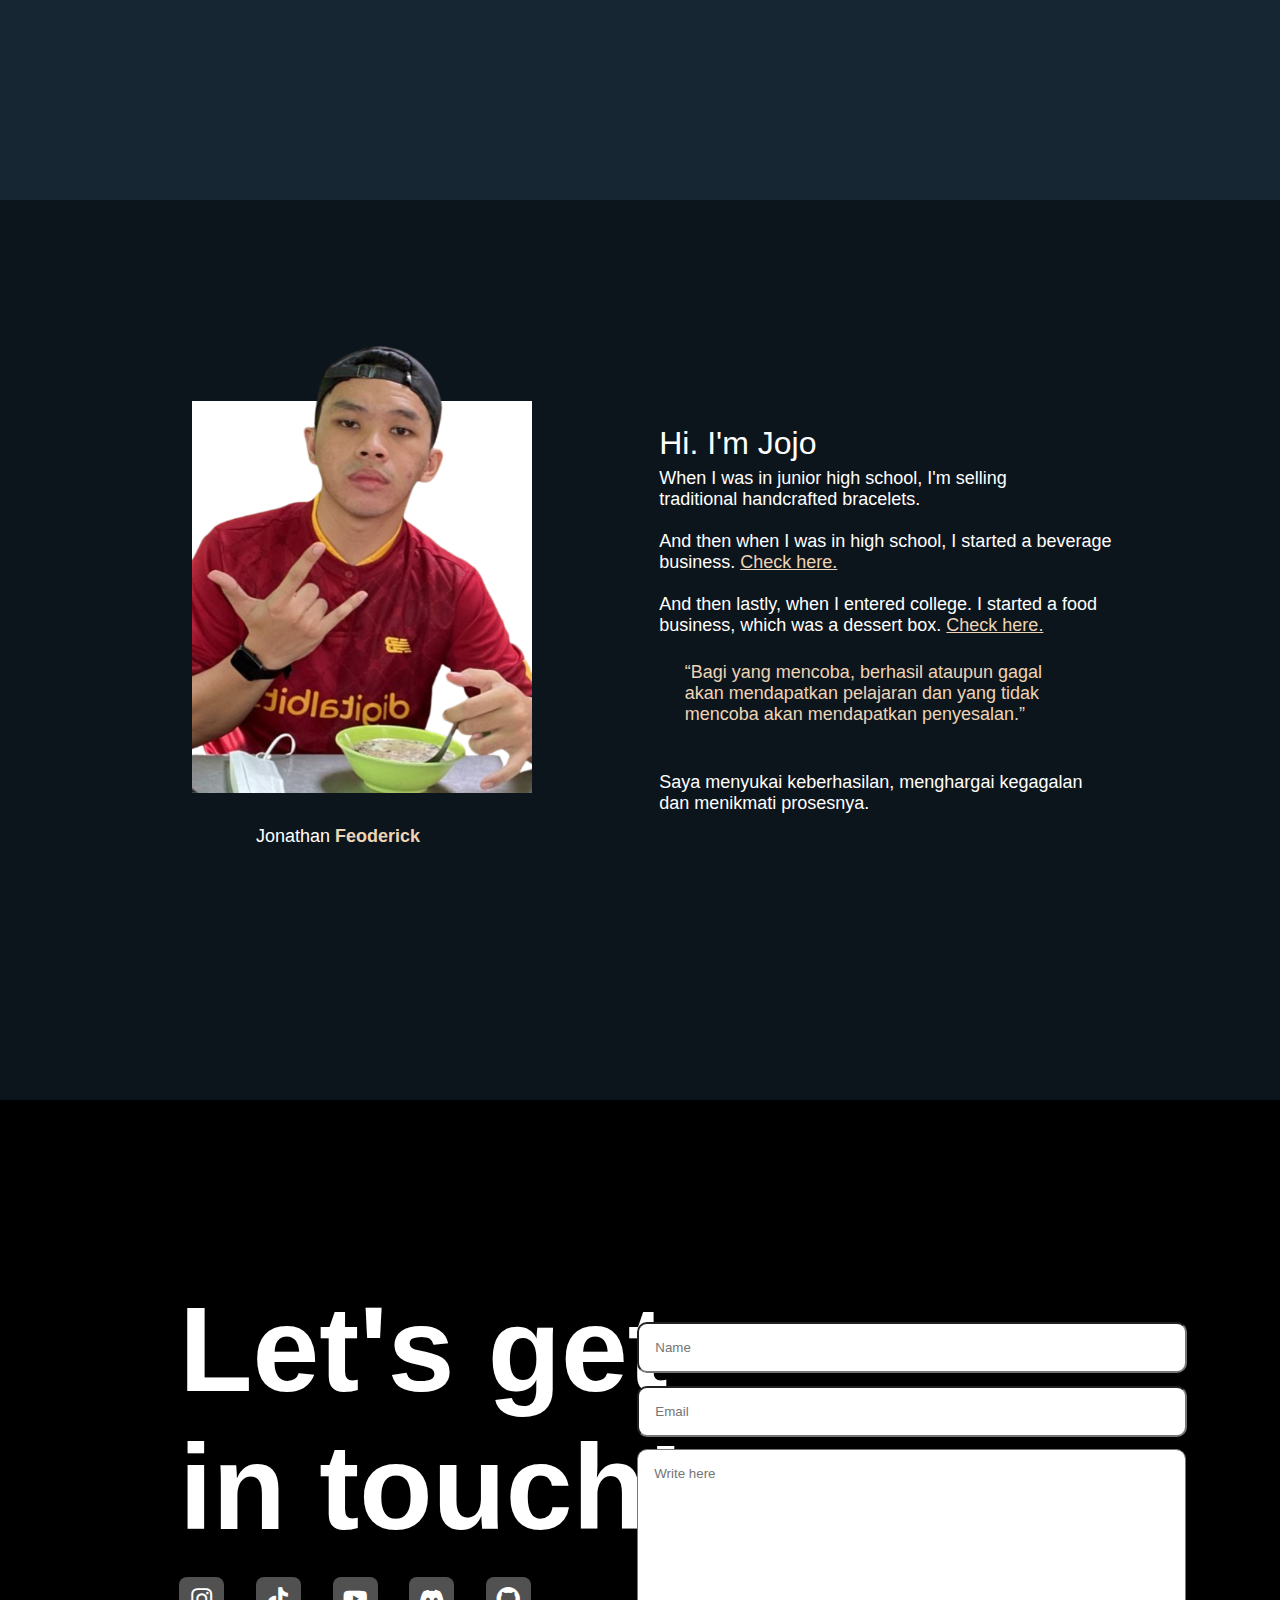
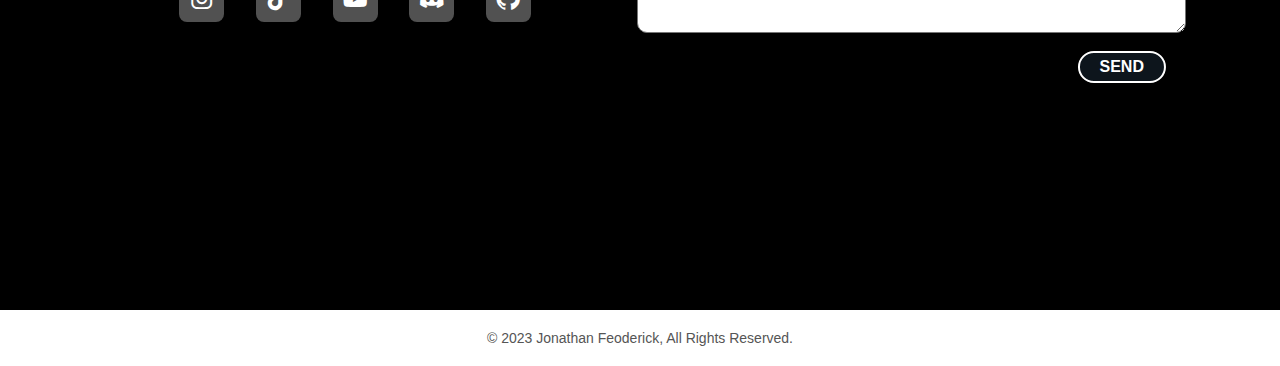
==== commit 68f9781d: "footer" ====
--- a/index.html
+++ b/index.html
@@ -8,7 +8,7 @@
     <link rel="stylesheet"
     href="https://unpkg.com/boxicons@latest/css/boxicons.min.css">
     <link rel="stylesheet" href="style.css">
-    <title>Document</title>
+    <title>Jonathan Feoderick</title>
 </head>
 <body>
     <section id="s1" class="s1 container">
@@ -21,10 +21,10 @@
                         </ul>
                 </div>
             
-            <div class="quote">
+            <!-- <div class="quote">
                 <h1>Less is more.</h1>
                 <h2><a href=https://thearchinsider.com/mies-van-der-rohe-the-father-of-minimalism target="_blank">Ludwig Mies van der Rohe</a></h2>
-            </div>
+            </div> -->
     </section>
 
        
@@ -91,28 +91,39 @@
     <section id="s4" class="s4 container">
                     <div class="leftkonten">
                         <h1>Let's get <br>in touch!</h1>
+                        <div class="konten4">
+                                <a href="https://www.instagram.com/jfeoderick/" target="_blank"><i class='bx bxl-instagram' ></i></a>
+                                <a href="https://www.tiktok.com/@feodepode" target="_blank"><i class='bx bxl-tiktok' ></i></a> 
+                                <a href="https://www.youtube.com/channel/UCBHZJLZk_XzVvTznCinYHhw" target="_blank"><i class='bx bxl-youtube' ></i></a> 
+                                <a href="https://discord.com/users/874617195378901023" target="_blank"><i class='bx bxl-discord-alt' ></i></a> 
+                                <a href="https://github.com/saj0j0" target="_blank"><i class='bx bxl-github' ></i></a> 
+                            </div>
                     </div>
                         <div class="rightkonten">
-                            <form>
-                                <label for="nama"></label><br>
-                                <input type="text" class="boxname" pattern="^[a-zA-Z\s'-]{1,100}$" required placeholder="Name" title="Isikan dengan huruf!"><br>
-                                
-                                <label for="email"></label><br>
-                                <input type="emai" class="emailtx" pattern="^[a-zA-Z0-9+_.-]+@[a-zA-Z0-9.-]+[.]+[a-zA-Z]{2,10}$" placeholder="Email" title="Isikan sesuai format!"><br>
-
-                                <label for="message"></label><br>
-                                <textarea class ="messagetx" pattern="[a-z0-9_-]{3,15}$" required placeholder="Write here..."></textarea><br>
+                            <form action="">
+                                <div class="inputform">
+                                    <label for="nama"></label><br>
+                                    <input type="text" class="inputform" pattern="^[a-zA-Z\s'-]{1,100}$" required placeholder="Name" title="Isikan dengan huruf!"><br>
+                                </div>
+
+                                <div class="inputform">
+                                    <label for="email"></label><br>
+                                    <input type="email" class="inputform" pattern="^[a-zA-Z0-9+_.-]+@[a-zA-Z0-9.-]+[.]+[a-zA-Z]{2,10}$" placeholder="Email" title="Isikan sesuai format!"><br>
+                                </div>
+
+                                <div class="inputform">
+                                    <label for="message"></label><br>
+                                    <textarea class ="inputform" pattern="[a-z0-9_-]{3,15}$" required placeholder="Write here"></textarea><br>
+                                </div>
                                 <button class="btsend" type="submit">SEND</button>
                             </form>
-                        </div>
-                            <div class="konten4">
-                                <a href="#"><i class='bx bxl-instagram' ></i></a>
-                                <a href="#"><i class='bx bxl-tiktok' ></i></a> 
-                                <a href="#"><i class='bx bxl-youtube' ></i></a> 
-                                <a href="#"><i class='bx bxl-discord-alt' ></i></a> 
-                                <a href="#"><i class='bx bxl-github' ></i></a> 
-                            </div>
-    </section>
+                        </div>                                  
+    </section>
+        <footer>
+            <div class="ft">
+                <p>&copy; 2023 Jonathan Feoderick, All Rights Reserved.</p>
+            </div>
+        </footer>
 </body>
 </html>
 
--- a/style.css
+++ b/style.css
@@ -32,7 +32,6 @@
 }
 
 
-
 #s3{
     height: 100vh;
     background: #0D151C;
@@ -40,7 +39,7 @@
 }
 
 #s4{
-    height: 100vh;
+    height: 90vh;
     background: #000000;
     box-sizing: border-box;
 }
@@ -290,47 +289,45 @@
     color: #ffffff;
     display: inline-block;
     font-size: 60px;
-    position: relative;
-    left: 8%;
-    top: -15%;
+    position: absolute;
+    top: 320%;
+    left: 14%;
 }
 
 .leftkonten h1{
     font-weight: bolder;
 }
 
-.messagetx{
-    height: 250px;
-    width: 500px;
-}
 
 .rightkonten{
     display: inline-block;
-    position: relative;
-    left: 20%;
-    top: 20%;
+    position: absolute;
+    left: 50%;
+    top: 323%;
 }
 
 input{
+    padding: 1rem;
     border-radius: 10px;
     background: #FFFFFF;
-    height: 50px;
-    width: 500px;
     margin: -0.5%;
+    width: 93.5%;
 }
 
 textarea{
+    padding: 1rem;
+    height: 150px;
+    width: 515px;
     border-radius: 10px;
-    background: #FFFFFF;
-    margin-top: 1%;
+    margin: -0.5%;
 }
 
 .btsend{
-    position: relative;
+    position: absolute;
     /* left: 26.5%; */
     left: 95%;
     transform: translate(-95%,0%);
-    margin-top: 1%;
+    margin-top: 1rem;
     background-color:  #0D151C;
     color: #ffffff;
     padding: 5px 20px;
@@ -347,32 +344,6 @@
     color: #0D151C;
   }
 
-.boxname::placeholder{
-    position: relative;
-    left: 2%;
-    top: 2%;
-    font-size: 15px;
-}
-
-.emailtx::placeholder{
-    position: relative;
-    left: 2%;
-    top: 2%;
-    font-size: 15px;
-}
-
-.messagetx::placeholder {
-    position: relative;
-    left: 2%;
-    top: 2%;
-    font-size: 16px;
-}
-
-.konten4{
-    position: absolute;
-    left: 9%;
-    margin-top: -5%;
-}
 
 .konten4 i{
     /* position: absolute;
@@ -396,57 +367,76 @@
     background-color: #FFFFFF;
 }
 
-
-.container{
+footer {
+    background-color: #ffffff;
+    padding: 20px;
+    text-align: center;
+  }
+  
+  footer p {
+    margin: 0;
+    font-size: 14px;
+    color: #555;
+  }
+
+/* .container{
     max-width: 1536px;
     margin-right: auto;
     margin-left: auto;
     padding-left: 0.5rem;
     padding-right: 0.5rem;
     border: 1px solid red;
-}
-
-/* XXL */
+} */
+
+
+
+
+
+
+
+
+
+/* 
   @media (ax-width: 1536px) {
     .container{
         max-width: 1280px;
     }
   }
 
-/* XL */
   @media (ax-width: 1280px) {
     .container{
         max-width: 1024px;
     }
   }
 
-/* L */
+
   @media (max-width: 1024px) {
     .container{
         max-width: 768px;
     }
   }
 
-/* M */
+
   @media (max-width: 768px) {
     .container{
         max-width: 640px;
     }
   }
 
-/* S */
+
   @media (max-width: 640px) {
     .container{
         max-width: 475px;
     }
   }
 
-/* XS */
+
   @media (max-width: 475px) {
     .container{
         max-width: 100%;
     }
   }
+   */
 
 
 
--- a/style.css
+++ b/style.css
@@ -32,7 +32,6 @@
 }
 
 
-
 #s3{
     height: 100vh;
     background: #0D151C;
@@ -40,7 +39,7 @@
 }
 
 #s4{
-    height: 100vh;
+    height: 90vh;
     background: #000000;
     box-sizing: border-box;
 }
@@ -290,47 +289,45 @@
     color: #ffffff;
     display: inline-block;
     font-size: 60px;
-    position: relative;
-    left: 8%;
-    top: -15%;
+    position: absolute;
+    top: 320%;
+    left: 14%;
 }
 
 .leftkonten h1{
     font-weight: bolder;
 }
 
-.messagetx{
-    height: 250px;
-    width: 500px;
-}
 
 .rightkonten{
     display: inline-block;
-    position: relative;
-    left: 20%;
-    top: 20%;
+    position: absolute;
+    left: 50%;
+    top: 323%;
 }
 
 input{
+    padding: 1rem;
     border-radius: 10px;
     background: #FFFFFF;
-    height: 50px;
-    width: 500px;
     margin: -0.5%;
+    width: 93.5%;
 }
 
 textarea{
+    padding: 1rem;
+    height: 150px;
+    width: 515px;
     border-radius: 10px;
-    background: #FFFFFF;
-    margin-top: 1%;
+    margin: -0.5%;
 }
 
 .btsend{
-    position: relative;
+    position: absolute;
     /* left: 26.5%; */
     left: 95%;
     transform: translate(-95%,0%);
-    margin-top: 1%;
+    margin-top: 1rem;
     background-color:  #0D151C;
     color: #ffffff;
     padding: 5px 20px;
@@ -347,32 +344,6 @@
     color: #0D151C;
   }
 
-.boxname::placeholder{
-    position: relative;
-    left: 2%;
-    top: 2%;
-    font-size: 15px;
-}
-
-.emailtx::placeholder{
-    position: relative;
-    left: 2%;
-    top: 2%;
-    font-size: 15px;
-}
-
-.messagetx::placeholder {
-    position: relative;
-    left: 2%;
-    top: 2%;
-    font-size: 16px;
-}
-
-.konten4{
-    position: absolute;
-    left: 9%;
-    margin-top: -5%;
-}
 
 .konten4 i{
     /* position: absolute;
@@ -396,57 +367,76 @@
     background-color: #FFFFFF;
 }
 
-
-.container{
+footer {
+    background-color: #ffffff;
+    padding: 20px;
+    text-align: center;
+  }
+  
+  footer p {
+    margin: 0;
+    font-size: 14px;
+    color: #555;
+  }
+
+/* .container{
     max-width: 1536px;
     margin-right: auto;
     margin-left: auto;
     padding-left: 0.5rem;
     padding-right: 0.5rem;
     border: 1px solid red;
-}
-
-/* XXL */
+} */
+
+
+
+
+
+
+
+
+
+/* 
   @media (ax-width: 1536px) {
     .container{
         max-width: 1280px;
     }
   }
 
-/* XL */
   @media (ax-width: 1280px) {
     .container{
         max-width: 1024px;
     }
   }
 
-/* L */
+
   @media (max-width: 1024px) {
     .container{
         max-width: 768px;
     }
   }
 
-/* M */
+
   @media (max-width: 768px) {
     .container{
         max-width: 640px;
     }
   }
 
-/* S */
+
   @media (max-width: 640px) {
     .container{
         max-width: 475px;
     }
   }
 
-/* XS */
+
   @media (max-width: 475px) {
     .container{
         max-width: 100%;
     }
   }
+   */
 
 
 
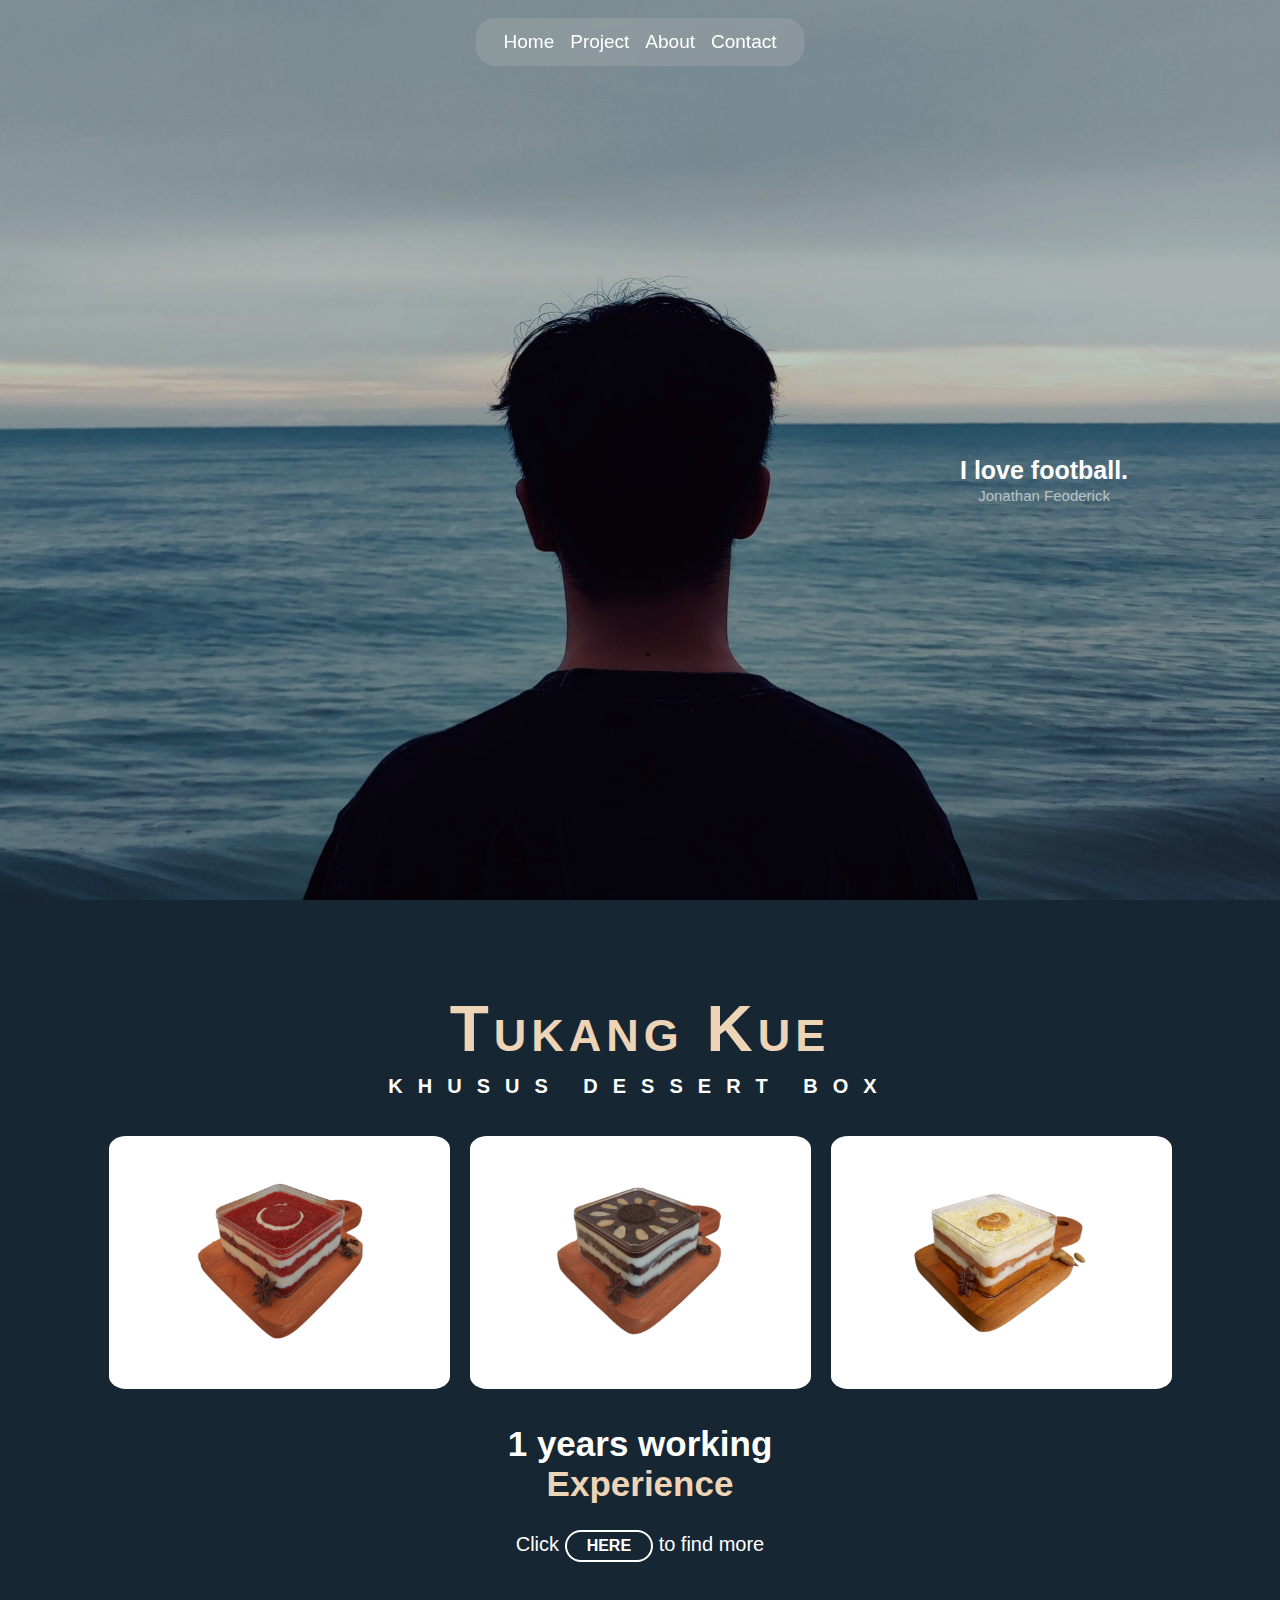
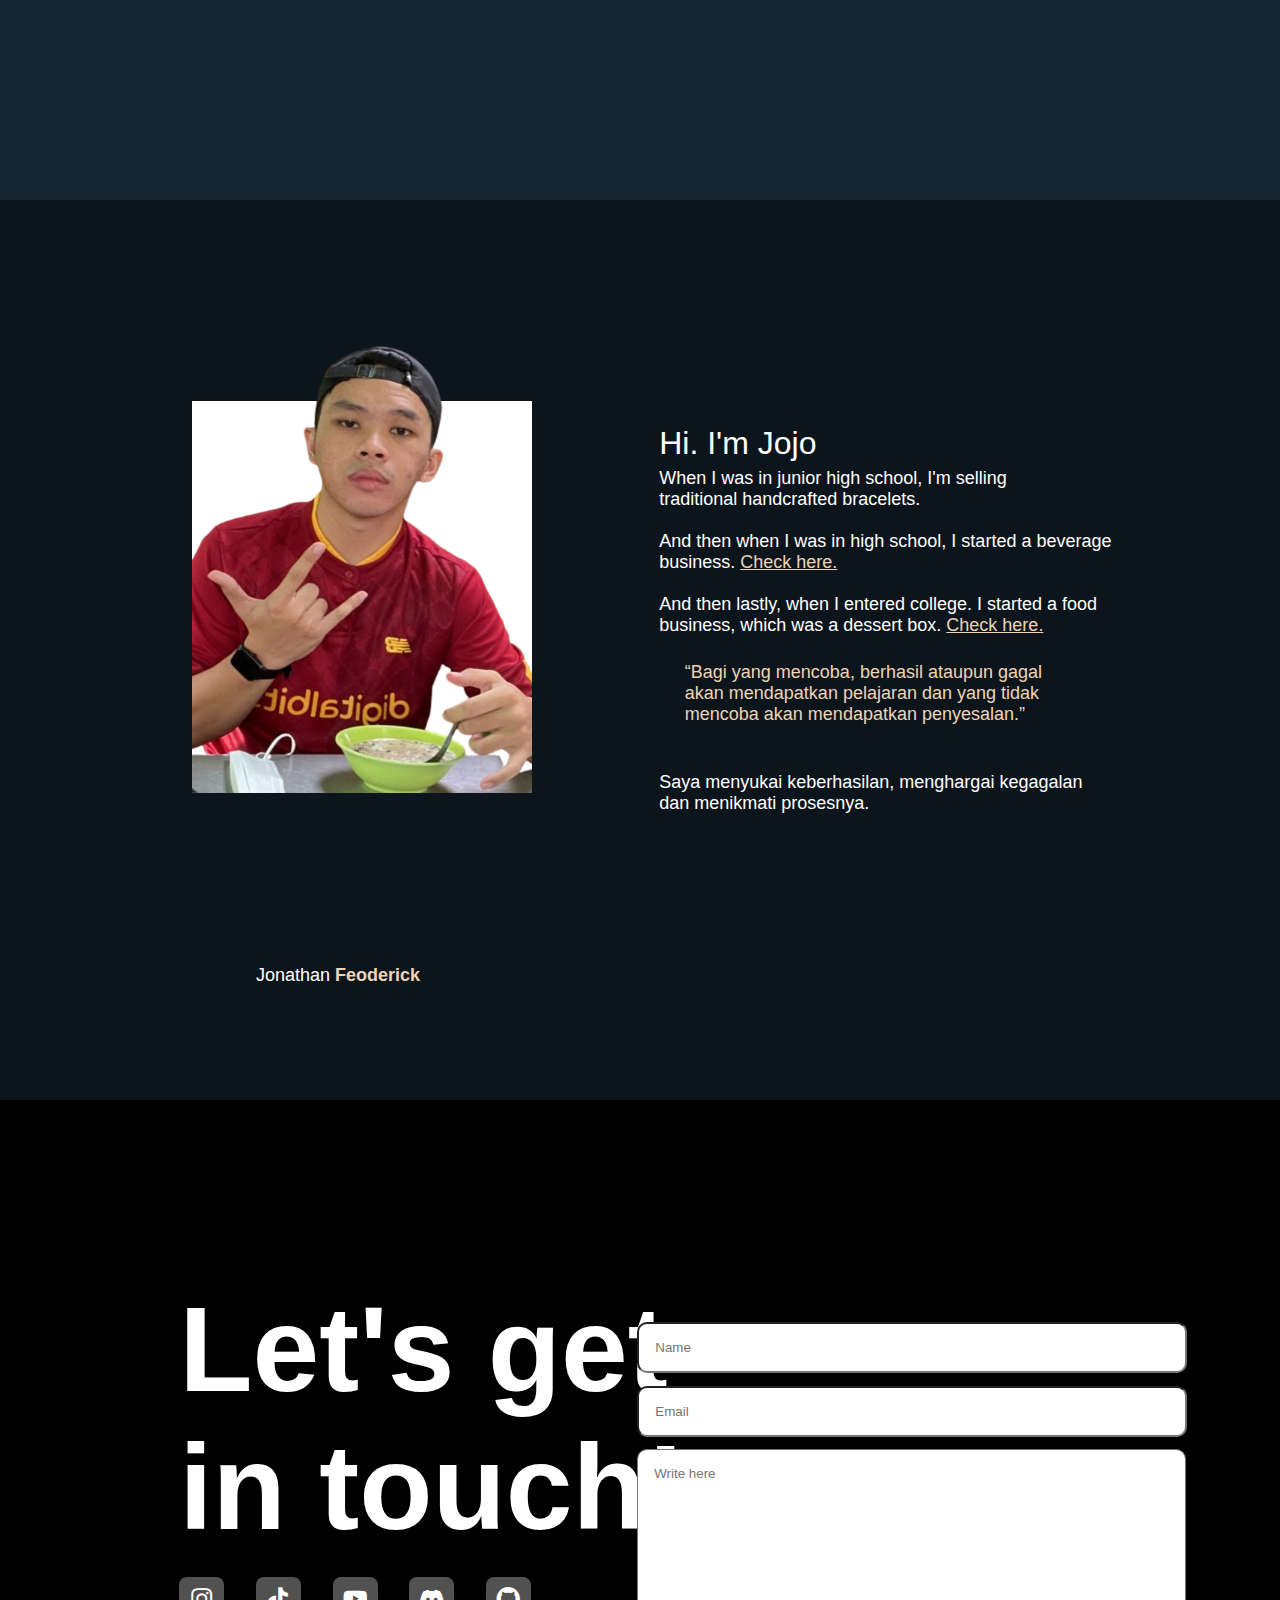
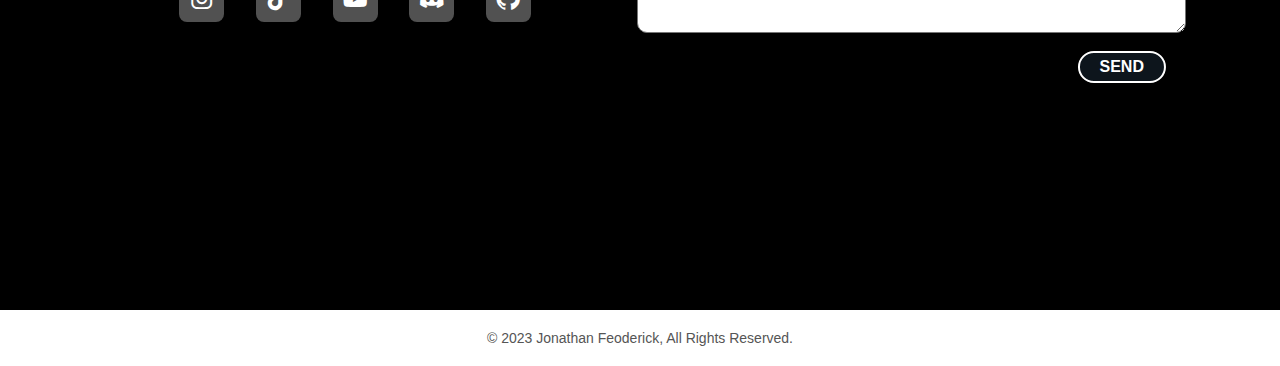
==== commit 42cc04f4: "alert" ====
--- a/index.html
+++ b/index.html
@@ -8,6 +8,7 @@
     <link rel="stylesheet"
     href="https://unpkg.com/boxicons@latest/css/boxicons.min.css">
     <link rel="stylesheet" href="style.css">
+    <link rel="shortcut icon" type="image" href="images/Logo Jo3 (1).png">
     <title>Jonathan Feoderick</title>
 </head>
 <body>
@@ -21,10 +22,10 @@
                         </ul>
                 </div>
             
-            <!-- <div class="quote">
-                <h1>Less is more.</h1>
-                <h2><a href=https://thearchinsider.com/mies-van-der-rohe-the-father-of-minimalism target="_blank">Ludwig Mies van der Rohe</a></h2>
-            </div> -->
+            <div class="quote">
+                <h1><a href=https://www.youtube.com/watch?v=0NpcFGcqen8 target="_blank">I love football.</a></h1>
+                <h2>Jonathan Feoderick</a></h2>
+            </div>
     </section>
 
        
@@ -58,8 +59,12 @@
 
 
     <section id="s3" class="s3 container">
+                <div class="abicon">
                      <img class="bg3" src="images/icon.png" height="510px" width="340px">
-                          
+                </div> 
+                <div class="name3">
+                     <p>Jonathan <span class="sname3"><strong>Feoderick</strong></span></p>
+                </div>      
                         <div class="txt3 ">
                             <h1>Hi. I'm <strong>Jojo</strong></h1>
                             <div class="para3">
@@ -78,9 +83,7 @@
                                     <p>Saya menyukai keberhasilan, menghargai kegagalan 
                                     <br>dan menikmati prosesnya.</p>
                             </div>
-                            <div class="name3">
-                                <p>Jonathan <span class="sname3"><strong>Feoderick</strong></span></p>
-                            </div>  
+                             
                         </div>
                             
                            
@@ -115,7 +118,9 @@
                                     <label for="message"></label><br>
                                     <textarea class ="inputform" pattern="[a-z0-9_-]{3,15}$" required placeholder="Write here"></textarea><br>
                                 </div>
-                                <button class="btsend" type="submit">SEND</button>
+                                <!-- <button class="btsend" type="submit" >SEND</button> -->
+                                <button class="btsend" onclick="showAlert()">SEND</button>
+                                <script src="script.js"></script>
                             </form>
                         </div>                                  
     </section>
--- a/style.css
+++ b/style.css
@@ -90,24 +90,21 @@
 }
 
 .quote{
-    position: relative;
-    color: #ffffff;
-    margin-left: 58%;
-    margin-top: 26%;
-    text-align: center;
-}
-
-.quote h1{
-    font-size: 40px;
+    position: absolute;
+    top: 50%;
+    left: 75%;
+    color: #ffffff96;
+    text-align: center;
 }
 
 .quote h2{
-    margin-top: -2%;
-}
-
-.quote a{
     font-size: 15px;
     font-weight: 400;
+}
+
+.quote a{
+    font-size: 25px;
+    font-weight: 700;
     text-decoration: none;
     color: #ffffff;
     transition: 0.3s ease-in-out;
@@ -261,8 +258,8 @@
     color: #ffffff;
     font-size: large;
     position: absolute;
-    margin-top: 1%;
-    left: -31.5%;
+    top: 285%;
+    left: 20%;
   }
 
 .sname3{
--- a/style.css
+++ b/style.css
@@ -90,24 +90,21 @@
 }
 
 .quote{
-    position: relative;
-    color: #ffffff;
-    margin-left: 58%;
-    margin-top: 26%;
-    text-align: center;
-}
-
-.quote h1{
-    font-size: 40px;
+    position: absolute;
+    top: 50%;
+    left: 75%;
+    color: #ffffff96;
+    text-align: center;
 }
 
 .quote h2{
-    margin-top: -2%;
-}
-
-.quote a{
     font-size: 15px;
     font-weight: 400;
+}
+
+.quote a{
+    font-size: 25px;
+    font-weight: 700;
     text-decoration: none;
     color: #ffffff;
     transition: 0.3s ease-in-out;
@@ -261,8 +258,8 @@
     color: #ffffff;
     font-size: large;
     position: absolute;
-    margin-top: 1%;
-    left: -31.5%;
+    top: 285%;
+    left: 20%;
   }
 
 .sname3{
